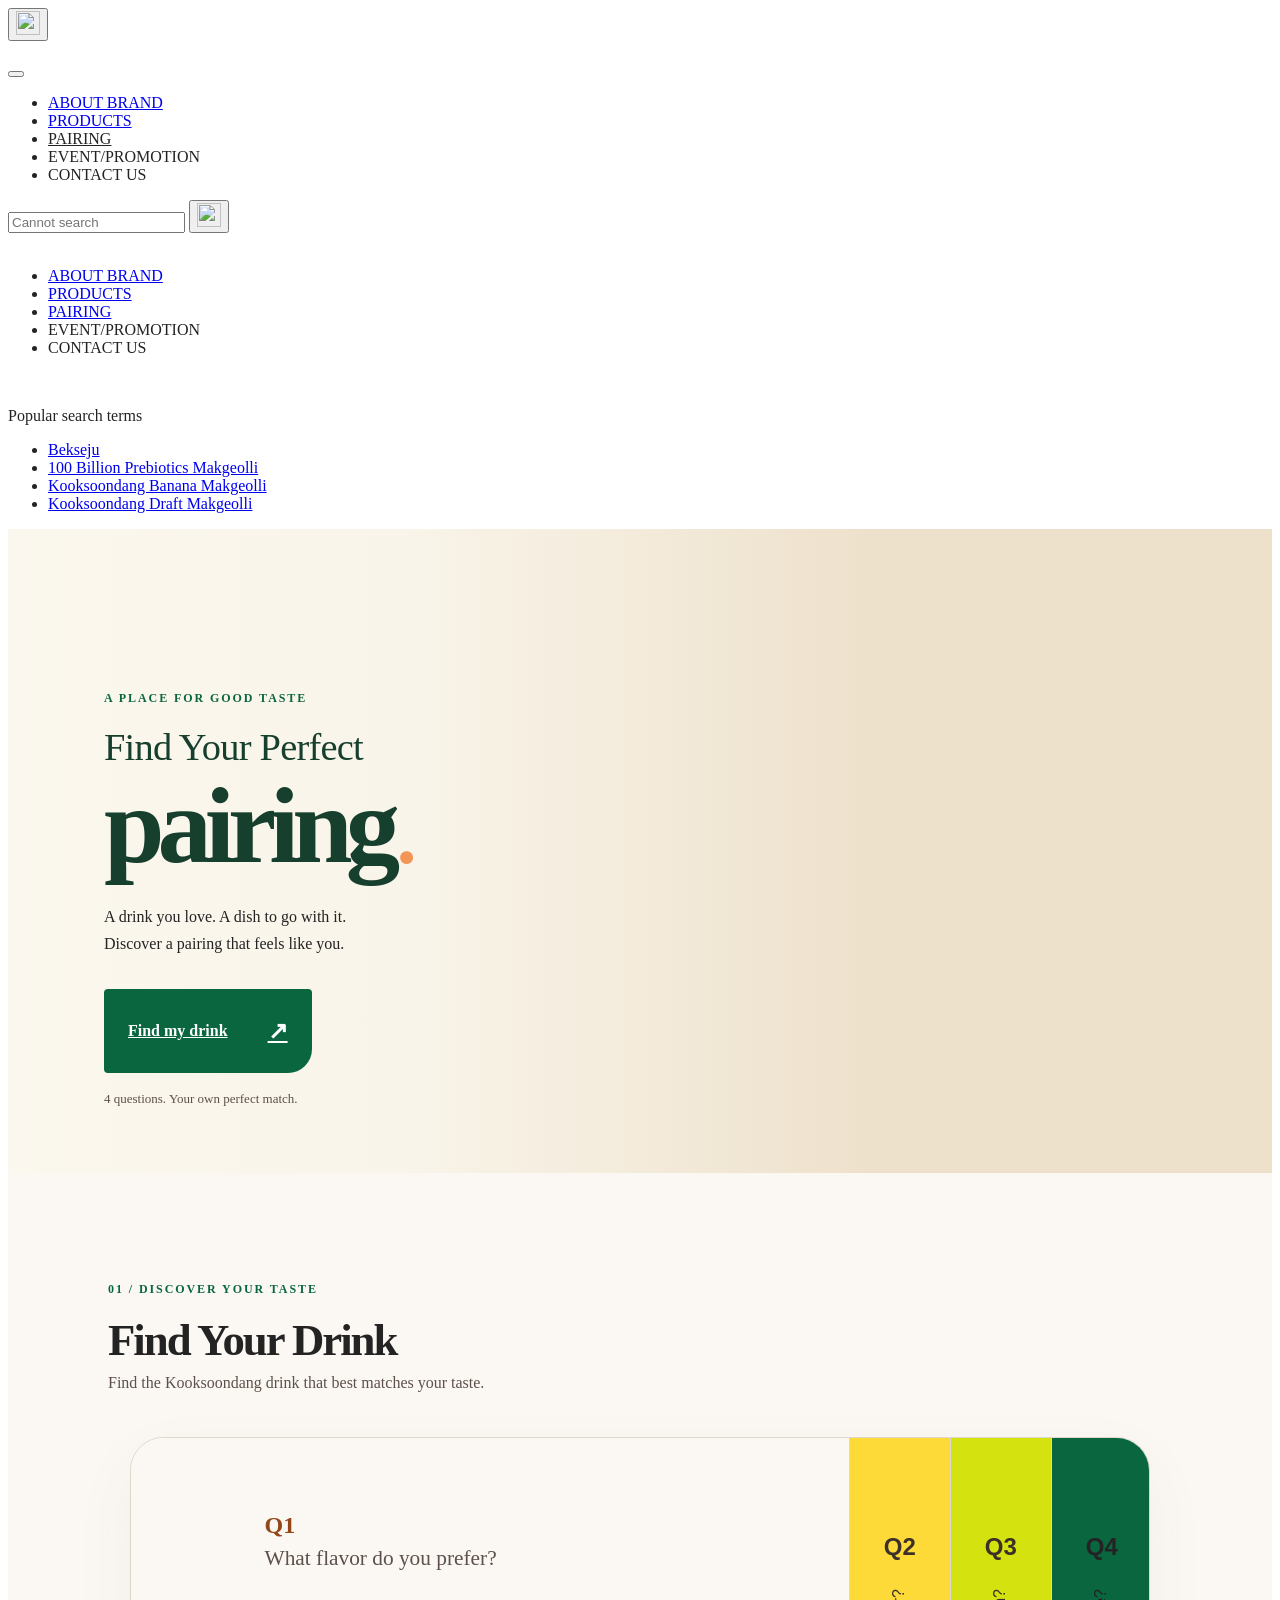
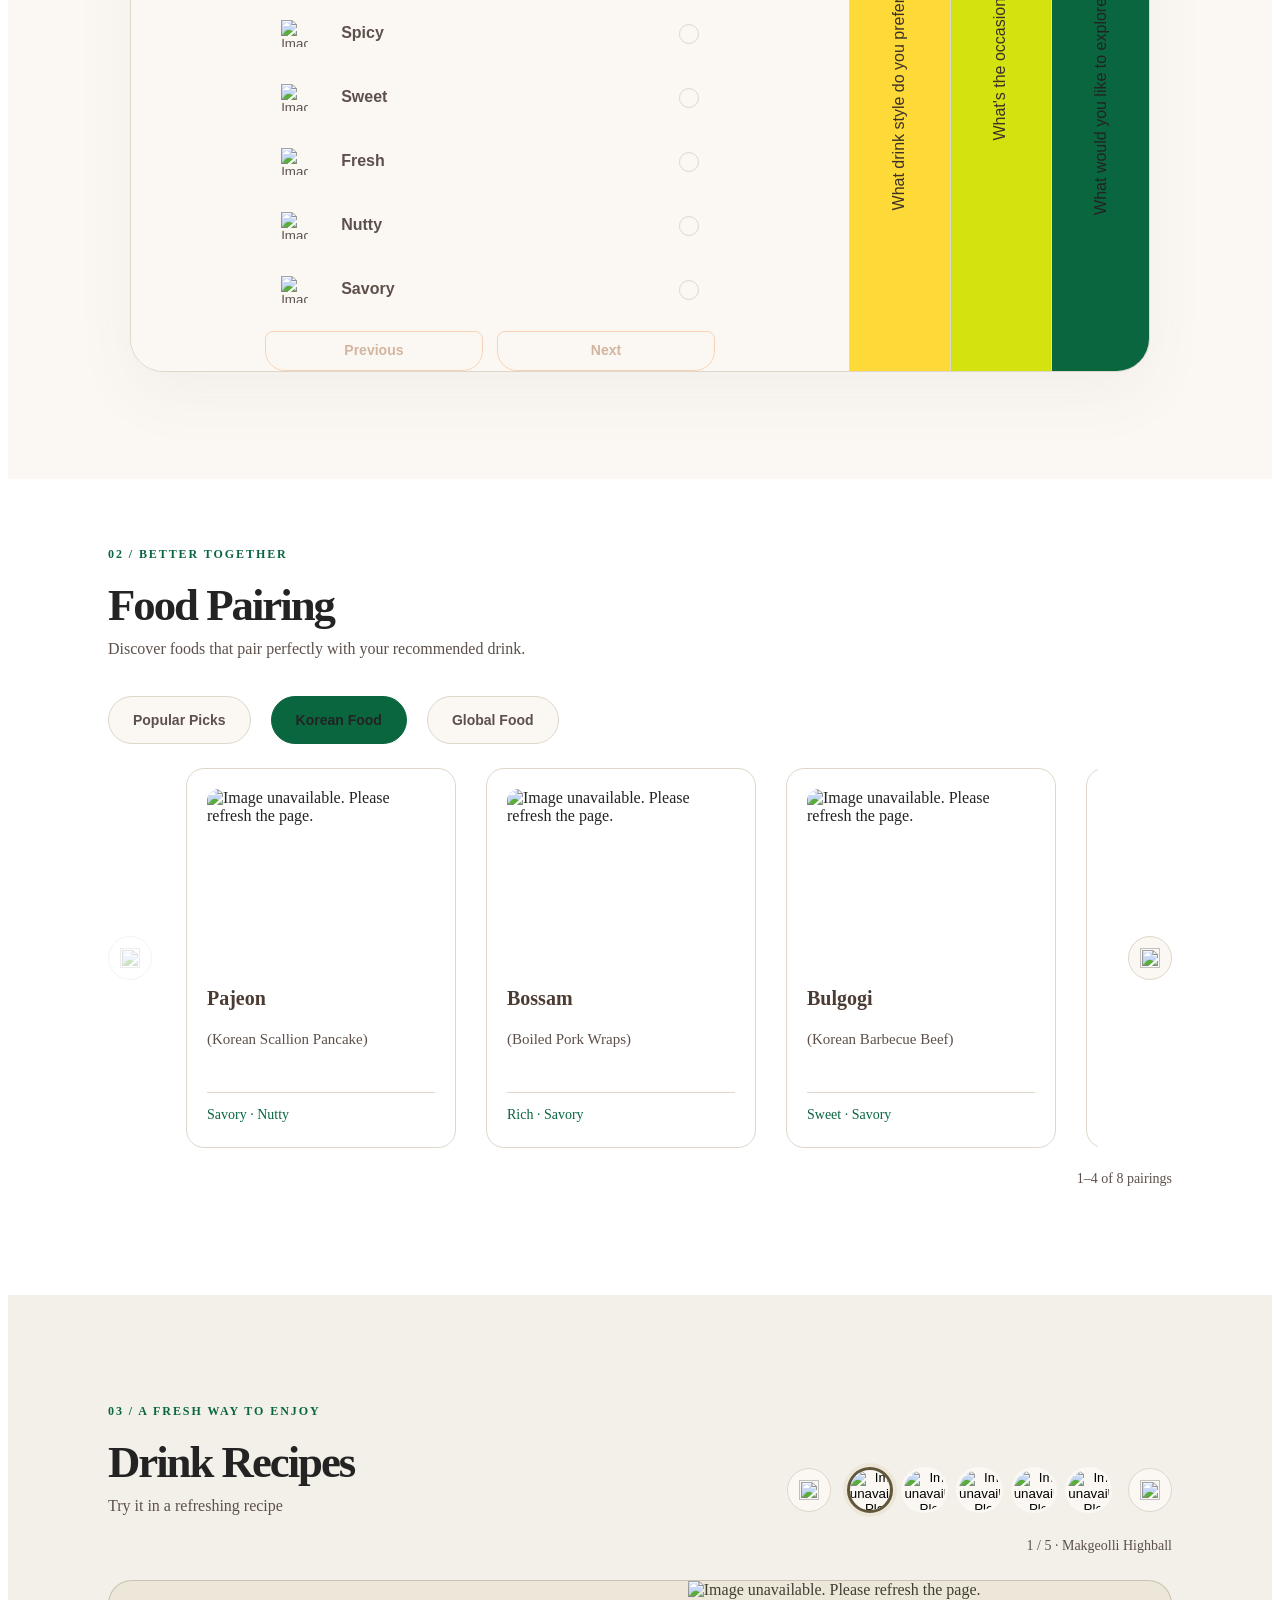
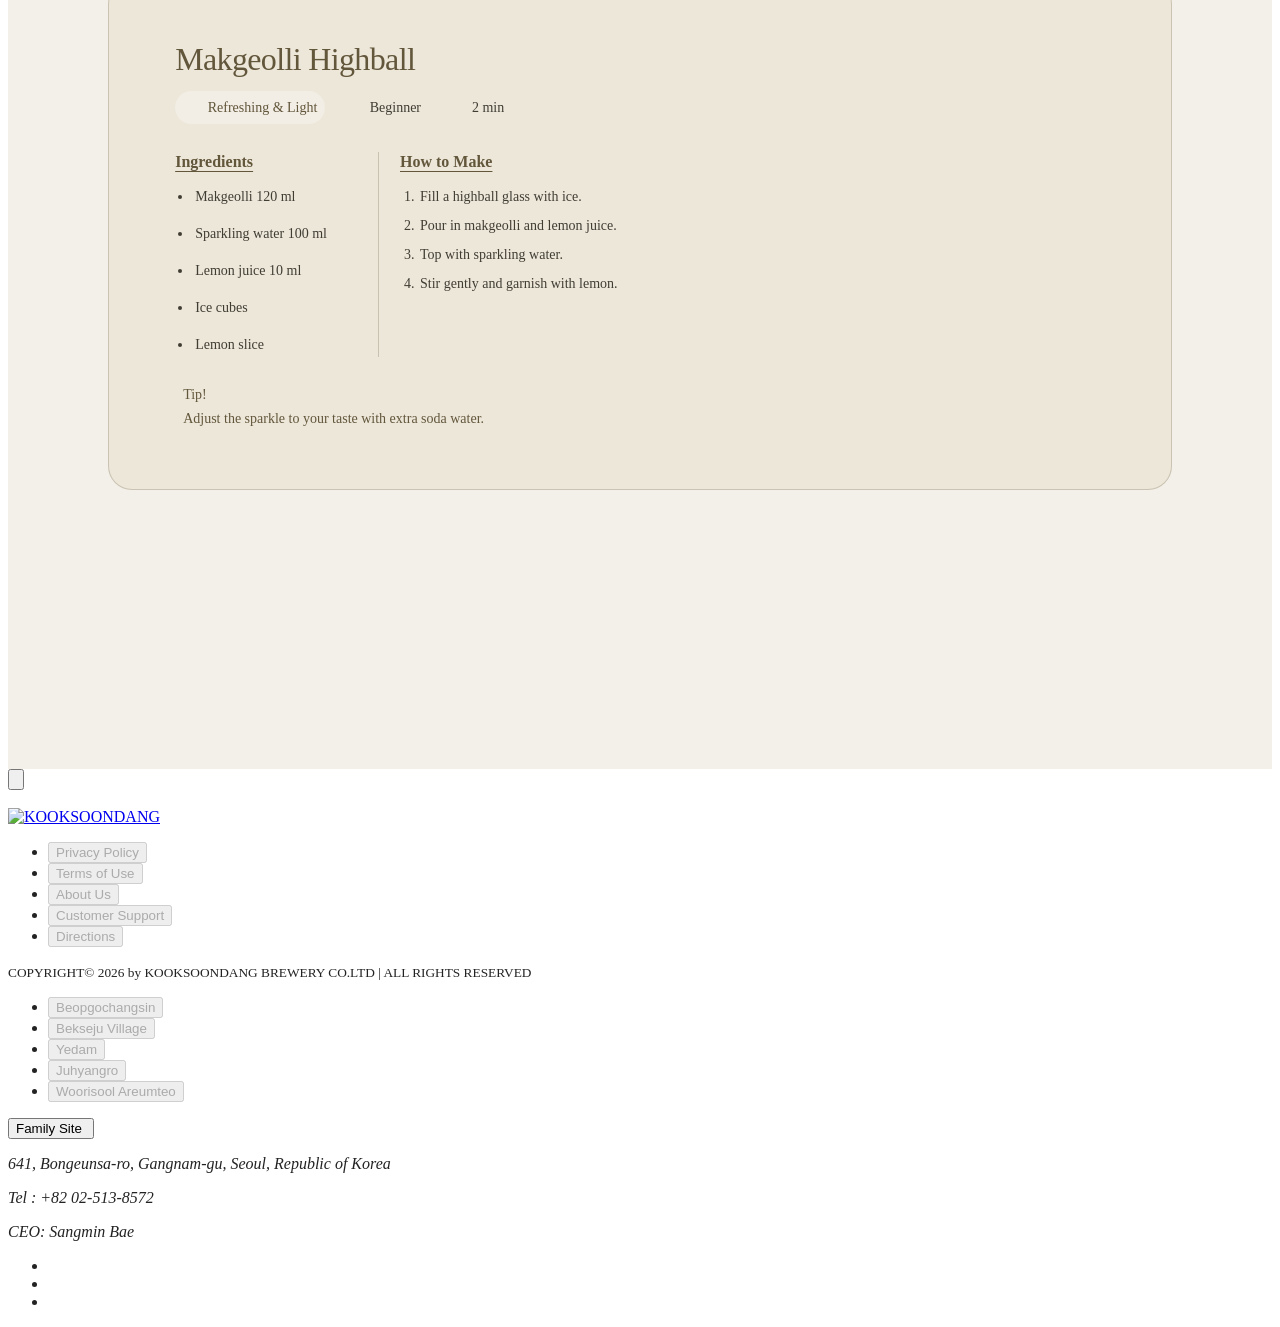
==== pairing/pairing.html @ 0bdae740 "pairing 섹션 바로가기(EXPLORE)와 퀴즈 진행 표시줄 제거 Co-Authored-By: Claude Opus 5.5 <noreply@anthropic.com>" ====
<!DOCTYPE html>
<html lang="en">

<head>
  <meta charset="UTF-8">
  <meta name="viewport" content="width=device-width, initial-scale=1.0">
    <meta name="description" content="취향에 맞는 Kooksoondang 술과 음식 페어링을 찾아보세요." />
    <meta name="keywords" content="kooksoondang" />
    <meta name="author" content="kooksoondang" />
    <meta name="robots" content="index, follow, max-image-preview:large, max-snippet:-1, max-video-preview:-1" />
    <meta name="viewport" content="width=device-width, initial-scale=1" />
    <link rel="canonical" href="https://jin0484.github.io/kooksoondang/pairing/pairing.html" />
    <meta name="theme-color" content="#f29556" />

    <!-- 파비콘 세트 (/favicon 폴더에 업로드) -->
    <link rel="icon" type="image/png" sizes="32x32" href="../asset/img/favicon-32.png?v=20260812-r4" />
    <link rel="apple-touch-icon" sizes="180x180" href="../asset/img/apple-touch-icon-180.png?v=20260812-r4" />

    <!-- 오픈그래프 (카카오톡/페이스북 등 공유 미리보기) -->
    <meta property="og:type" content="website" />
    <meta property="og:site_name" content="kooksoondang" />
    <meta property="og:title" content="Pairing | Kooksoondang" />
    <meta property="og:description" content="취향에 맞는 Kooksoondang 술과 음식 페어링을 찾아보세요." />
    <meta property="og:url" content="https://jin0484.github.io/kooksoondang/pairing/pairing.html" />
    <meta property="og:image" content="https://jin0484.github.io/kooksoondang/asset/img/og.png?v=20260812" />
    <meta property="og:image:type" content="image/png" />
    <meta property="og:image:width" content="2400" />
    <meta property="og:image:height" content="1260" />
    <meta property="og:image:alt" content="Kooksoondang official website" />
    <meta name="twitter:card" content="summary_large_image" />
  <title>Pairing</title>
  <link rel="stylesheet" href="../common/reset.css">
  <link rel="stylesheet" href="../common/common.css">
  <!-- 페이지 전환 덮개. 첫 프레임부터 덮여 있어야 하므로 다른 스타일보다 먼저 읽어 둠 -->
  <link rel="stylesheet" href="../common/page_transition.css">
  <link rel="stylesheet" href="./pairing.css">
  <script src="https://cdn.jsdelivr.net/npm/lenis@1.3.26/dist/lenis.min.js" defer></script>
  <script src="../common/page_transition.js" defer></script>
  <script src="../common/common.js" defer></script>
  <script src="./pairing.js" defer></script>
</head>

<body class="pairing_page">
  <header class="site_header" id="site_header">
    <div class="site_header_inner">
      <button class="search_back" type="button" aria-label="Close search" data-search-back><img src="../asset/icon/search_back_icon.svg" alt="" width="24" height="24"></button>
      <div class="site_header_left">
        <button class="nav_toggle" type="button" aria-label="Open menu" aria-expanded="false"
          aria-controls="pairing_nav_drawer" data-nav-toggle>
          <span class="nav_toggle_bars" aria-hidden="true"></span>
        </button>
        <a class="site_logo" href="../main/main.html" aria-label="Kooksoondang home">
          <svg class="site_logo_mark" width="270" height="33.0299" viewBox="0 0 270 33.0299" aria-hidden="true"
            focusable="false">
            <use href="../asset/icon/header_logo.svg#en_logo_wordmark"></use>
            <use class="site_logo_dot" href="../asset/icon/header_logo.svg#en_logo_dot"></use>
          </svg>
        </a>
        <nav class="primary_nav" aria-label="Primary navigation">
          <ul>
            <li><a href="../aboutbrand/aboutbrand.html">ABOUT BRAND</a></li>
            <li><a href="../products/products.html">PRODUCTS</a></li>
            <li><a href="./pairing.html" aria-current="page">PAIRING</a></li>
            <li><span class="is_disabled" aria-disabled="true">EVENT/PROMOTION</span></li>
            <li><span class="is_disabled" aria-disabled="true">CONTACT US</span></li>
          </ul>
        </nav>
      </div>
      <div class="site_search" data-site-search>
        <input class="site_search_input" type="search" aria-label="Search" placeholder="Cannot search"
          autocomplete="off" tabindex="-1" data-site-search-input>
        <button class="search_button" type="button" aria-label="Open search" aria-expanded="false"
          data-site-search-toggle>
          <img src="../asset/icon/search_icon_vector.svg" alt="" width="24" height="24">
        </button>
      </div>
    </div>
  </header>

  <div class="nav_drawer" id="pairing_nav_drawer" data-nav-drawer>
    <button class="nav_drawer_scrim" type="button" aria-label="Close menu" data-nav-close></button>
    <nav class="nav_drawer_panel" aria-label="Primary navigation">
      <ul>
        <li><a href="../aboutbrand/aboutbrand.html">ABOUT BRAND</a></li>
        <li><a href="../products/products.html">PRODUCTS</a></li>
        <li><a href="./pairing.html" aria-current="page">PAIRING</a></li>
        <li><span class="is_disabled" aria-disabled="true">EVENT/PROMOTION</span></li>
        <li><span class="is_disabled" aria-disabled="true">CONTACT US</span></li>
      </ul>
      <img class="nav_drawer_illust" src="../asset/icon/nav_drawer_illust.svg" alt="" aria-hidden="true">
    </nav>
  </div>

  <!-- 모바일 검색 화면의 인기 검색어. 검색이 열렸을 때만 css 가 보여줌 -->
  <div class="search_panel" aria-label="Popular search terms">
    <p class="search_panel_title">Popular search terms</p>
    <ul>
      <li><a href="../products/products.html">Bekseju</a></li>
      <li><a href="../products/products.html">100 Billion Prebiotics Makgeolli</a></li>
      <li><a href="../products/products.html">Kooksoondang Banana Makgeolli</a></li>
      <li><a href="../products/products.html">Kooksoondang Draft Makgeolli</a></li>
    </ul>
  </div>


  <main class="pairing_main">
    <section class="pairing_hero" id="pairing_hero" aria-labelledby="pairing_hero_title">
      <div class="pairing_hero_content">
        <p class="pairing_eyebrow">A place for good taste</p>
        <h1 class="pairing_hero_title" id="pairing_hero_title">
          <span>Find Your Perfect</span>
          <strong>pairing<span class="pairing_hero_dot" aria-hidden="true">.</span></strong>
        </h1>
        <p class="pairing_hero_description">A drink you love. A dish to go with it.<br>Discover a pairing that feels like you.</p>
        <div class="pairing_hero_actions">
          <a class="pairing_primary_link" href="#find_your_drink">Find my drink <span aria-hidden="true">↗</span></a>
          <span class="pairing_hero_note">4 questions. Your own perfect match.</span>
        </div>
      </div>
    </section>

    <section class="pairing_section pairing_drink_finder" id="find_your_drink" aria-labelledby="pairing_finder_title">
      <div class="pairing_container">
        <header class="pairing_section_heading">
          <p class="pairing_eyebrow">01 / Discover your taste</p>
          <h2 id="pairing_finder_title">Find Your Drink</h2>
          <p>Find the Kooksoondang drink that best matches your taste.</p>
        </header>

        <p class="pairing_question_hint pairing_sr_only" id="pairing_question_hint" aria-live="polite">Answer all 4 questions to reveal your drink match.</p>
        <div class="pairing_questionnaire" id="pairing_questionnaire" aria-describedby="pairing_question_hint"></div>
      </div>
    </section>

    <section class="pairing_section pairing_food_section" id="food_pairing" aria-labelledby="pairing_food_title">
      <div class="pairing_container">
        <header class="pairing_section_heading">
          <p class="pairing_eyebrow">02 / Better together</p>
          <h2 id="pairing_food_title">Food Pairing</h2>
          <p>Discover foods that pair perfectly with your recommended drink.</p>
        </header>

        <div class="pairing_food_explorer">
          <p class="pairing_food_match" id="pairing_food_match" hidden></p>
          <div class="pairing_food_tabs" role="tablist" aria-label="Food pairing categories">
            <button class="pairing_food_tab" id="food_tab_popular" type="button" role="tab" aria-controls="pairing_food_panel" aria-selected="false" tabindex="-1" data-food-category="popular">Popular Picks</button>
            <button class="pairing_food_tab is_active" id="food_tab_korean" type="button" role="tab" aria-controls="pairing_food_panel" aria-selected="true" data-food-category="korean">Korean Food</button>
            <button class="pairing_food_tab" id="food_tab_global" type="button" role="tab" aria-controls="pairing_food_panel" aria-selected="false" tabindex="-1" data-food-category="global">Global Food</button>
          </div>

          <div id="pairing_food_panel" role="tabpanel" aria-labelledby="food_tab_korean">
            <div class="pairing_food_carousel">
              <button class="pairing_carousel_arrow pairing_food_previous" type="button" aria-label="Show previous food cards">
                <img src="./pairing_asset/icon/icon_left.svg" alt="" aria-hidden="true">
              </button>
              <div class="pairing_food_track" id="pairing_food_track" role="region" aria-label="Food pairing cards" tabindex="0"></div>
              <button class="pairing_carousel_arrow pairing_food_next" type="button" aria-label="Show next food cards">
                <img src="./pairing_asset/icon/icon_right.svg" alt="" aria-hidden="true">
              </button>
            </div>
            <p class="pairing_carousel_status" id="pairing_food_status" aria-live="polite" aria-atomic="true"></p>
          </div>
        </div>
      </div>
    </section>

    <section class="pairing_section pairing_recipes_section" id="drink_recipes" aria-labelledby="pairing_recipes_title">
      <div class="pairing_container">
        <header class="pairing_recipes_heading">
          <div class="pairing_section_heading">
            <p class="pairing_eyebrow">03 / A fresh way to enjoy</p>
            <h2 id="pairing_recipes_title">Drink Recipes</h2>
            <p>Try it in a refreshing recipe</p>
          </div>

          <div class="pairing_recipe_controls" aria-label="Choose a drink recipe">
            <button class="pairing_recipe_arrow" id="pairing_recipe_previous" type="button" aria-label="Show previous recipe">
              <img src="./pairing_asset/icon/icon_left.svg" alt="" aria-hidden="true">
            </button>
            <div class="pairing_recipe_picker_list" id="pairing_recipe_picker_list"></div>
            <button class="pairing_recipe_arrow" id="pairing_recipe_next" type="button" aria-label="Show next recipe">
              <img src="./pairing_asset/icon/icon_right.svg" alt="" aria-hidden="true">
            </button>
          </div>
        </header>

        <p class="pairing_recipe_status" id="pairing_recipe_status" aria-live="polite" aria-atomic="true"></p>
        <div class="pairing_recipe_viewport" id="pairing_recipe_viewport" tabindex="0" aria-label="Selected drink recipe"></div>
      </div>
    </section>
  </main>

  <!-- 세 페이지가 함께 쓰는 TOP 버튼. 모양은 common.css, 동작은 common.js 가 맡음 -->
  <button class="site_top_button" type="button" aria-label="Back to top" data-top-button>
    <img class="site_top_bowl" src="../asset/icon/top_btn.svg" alt="">
  </button>

  <footer class="site_footer" id="site_footer">
    <img class="site_footer_wave" src="../asset/icon/footer_wave.svg" alt="" aria-hidden="true">
    <div class="site_footer_inner">
      <div class="footer_left">
        <a class="footer_logo" href="#pairing_hero" aria-label="Kooksoondang home">
          <img src="../asset/icon/footer_logo_mark.svg" alt="KOOKSOONDANG">
        </a>
        <ul class="footer_links">
          <li><button type="button" disabled>Privacy Policy</button></li>
          <li><button type="button" disabled>Terms of Use</button></li>
          <li><button type="button" disabled>About Us</button></li>
          <li><button type="button" disabled>Customer Support</button></li>
          <li><button type="button" disabled>Directions</button></li>
        </ul>
        <small><span class="footer_copy_line">COPYRIGHT&copy; 2026 by KOOKSOONDANG BREWERY CO.LTD</span><span class="footer_copy_sep"> | </span><span class="footer_copy_line">ALL RIGHTS RESERVED</span></small>
      </div>
      <div class="footer_right">
        <!-- 목록이 버튼 위로 열림. 버튼보다 앞에 두면 겹칠 때 목록이 위에 오고, 위치는 css 가 버튼 기준으로 잡음 -->
        <div class="family_site" data-family-site>
          <ul class="family_site_list" id="family_site_list">
            <li><button type="button" disabled>Beopgochangsin</button></li>
            <li><button type="button" disabled>Bekseju Village</button></li>
            <li><button type="button" disabled>Yedam</button></li>
            <li><button type="button" disabled>Juhyangro</button></li>
            <li><button type="button" disabled>Woorisool Areumteo</button></li>
          </ul>
          <button type="button" class="family_site_button" aria-haspopup="true" aria-expanded="false"
            aria-controls="family_site_list" data-family-site-toggle>
            Family Site
            <img src="../asset/icon/chevron_down_3.svg" alt="" aria-hidden="true">
          </button>
        </div>
        <address>
          <p>641, Bongeunsa-ro, Gangnam-gu, Seoul, Republic of Korea</p>
          <p>Tel : +82 02-513-8572</p>
          <p>CEO: Sangmin Bae</p>
        </address>
        <ul class="footer_sns">
          <li><a href="https://www.instagram.com/kooksoondang/" target="_blank" rel="noopener noreferrer" aria-label="Instagram"><img src="../asset/icon/icon_instagram.svg" alt=""></a></li>
          <li><a href="https://www.youtube.com/@kooksoondang" target="_blank" rel="noopener noreferrer" aria-label="YouTube"><img src="../asset/icon/icon_youtube.svg" alt=""></a></li>
          <li><a href="https://www.facebook.com/kooksoondang/?locale=ko_KR" target="_blank" rel="noopener noreferrer" aria-label="Facebook"><img src="../asset/icon/icon_facebook.svg" alt=""></a></li>
        </ul>
      </div>
    </div>
  </footer>



  <dialog class="pairing_result_modal" id="pairing_result_modal" aria-labelledby="pairing_result_modal_title" data-lenis-prevent>
    <div class="pairing_modal_toolbar">
      <button class="pairing_modal_close" id="pairing_modal_close" type="button" aria-label="Close recommendation" autofocus>&times;</button>
    </div>
    <div class="pairing_result_modal_surface">
      <div class="pairing_result_modal_content" id="pairing_result_modal_content"></div>
    </div>
  </dialog>

</body>

</html>
---- pairing/pairing.css ----
@charset "UTF-8";

.pairing_page {
    --pairing-content-width: 1720px;
    --pairing-content-inset: clamp(1.5rem, 5.208vw, 6.25rem);
    --pairing-heading-inset: clamp(0rem, 2.604vw, 3.125rem);
    --pairing-text: #232323;
    --pairing-copy: #5d504a;
    --pairing-paper: #fbf8f3;
    --pairing-line: #ded7ca;
    --pairing-orange: #f29556;
    --pairing-yellow: #fdda37;
    --pairing-lime: #d4e20f;
    --pairing-green: #0a663f;
    background: var(--makgeolli_White);
    color: var(--pairing-text);
}

.pairing_page .primary_nav a[aria-current="page"] {
    color: var(--kooksoondang_orange);
}

.pairing_page .pairing_main {
    overflow: clip;
    background: var(--makgeolli_White);
}

.pairing_page .pairing_hero {
    position: relative;
    min-height: clamp(36rem, 45vw, 49rem);
    overflow: hidden;
    background: #eee1cc url("./pairing_asset/img/hero_pairing.png") center 48% / cover no-repeat;
}

.pairing_page .pairing_hero::before {
    content: "";
    position: absolute;
    inset: 0;
    background: linear-gradient(90deg, rgba(251, 248, 239, 0.97), rgba(251, 248, 239, 0.85) 31%, rgba(251, 248, 239, 0) 68%);
    pointer-events: none;
}

.pairing_page .pairing_hero_content {
    position: relative;
    z-index: 1;
    width: min(100%, var(--pairing-content-width));
    margin: 0 auto;
    padding: clamp(10rem, 12vw, 13rem) clamp(1.5rem, 7.5vw, 9rem) 4rem;
}

.pairing_page .pairing_hero_title {
    display: flex;
    flex-direction: column;
    align-items: flex-start;
    margin: 0;
    color: #173f2e;
    font-family: var(--font-Pretendard);
    font-size: clamp(2rem, 3vw, 3.5rem);
    line-height: 1.11;
    letter-spacing: -0.02em;
}

.pairing_page .pairing_hero_title span {
    font-weight: 300;
}

.pairing_page .pairing_hero_title strong {
    font-size: clamp(5rem, 8.5vw, 10rem);
    font-weight: 600;
    letter-spacing: -0.065em;
    line-height: 1.05;
}

.pairing_page .pairing_hero_dot { color: var(--pairing-orange); }

.pairing_page .pairing_eyebrow,
.pairing_page .pairing_section_heading .pairing_eyebrow {
    margin: 0 0 1.125rem;
    color: var(--pairing-green);
    font-size: 0.75rem;
    font-weight: 600;
    letter-spacing: 0.16em;
    line-height: 1.6;
    text-transform: uppercase;
}

.pairing_page .pairing_hero_actions {
    display: flex;
    flex-direction: column;
    align-items: flex-start;
    gap: 1rem;
    margin-top: 2rem;
}

.pairing_page .pairing_primary_link {
    display: inline-flex;
    align-items: center;
    gap: 2.5rem;
    min-height: 3.5rem;
    padding: 0.875rem 1.5rem;
    border-radius: 0.25rem 0.25rem 1.5rem 0.25rem;
    background: var(--pairing-green);
    color: white;
    font-size: 1rem;
    font-weight: 600;
    transition: background 180ms ease, transform 180ms ease;
}
.pairing_page .pairing_primary_link:hover { background: #164934; transform: translateY(-2px); }
.pairing_page .pairing_primary_link span { font-size: 1.5rem; }
.pairing_page .pairing_hero_note { color: var(--pairing-copy); font-size: 0.8125rem; line-height: 1.5; }

.pairing_page .pairing_section { scroll-margin-top: 6rem; }
.pairing_page .pairing_drink_finder { background: var(--pairing-paper); }

.pairing_page .pairing_hero_description {
    margin-top: clamp(1.25rem, 1.354vw, 1.625rem);
    color: var(--pairing-text);
    font-size: clamp(1rem, 1.042vw, 1.25rem);
    line-height: 1.7;
}

.pairing_page .pairing_section {
    padding: clamp(5rem, 8.333vw, 10rem) 0;
}

.pairing_page .pairing_container {
    width: min(var(--pairing-content-width), calc(100% - var(--pairing-content-inset) - var(--pairing-content-inset)));
    margin: 0 auto;
}

.pairing_page .pairing_section_heading {
    padding: 0 var(--pairing-heading-inset);
}

.pairing_page .pairing_section_heading h2 {
    margin: 0;
    color: var(--pairing-text);
    font-family: var(--font-Pretendard);
    font-size: clamp(2.25rem, 3.5vw, 4.25rem);
    font-weight: 700;
    line-height: 1.05;
    letter-spacing: -0.045em;
}

.pairing_page .pairing_section_heading p {
    margin: clamp(0.375rem, 0.521vw, 0.625rem) 0 0;
    color: var(--pairing-copy);
    font-size: clamp(1rem, 1.25vw, 1.25rem);
    font-weight: 400;
    line-height: 1.65;
}

.pairing_page .pairing_questionnaire {
    --pairing-question-tab-width: clamp(5.25rem, 7.813vw, 9.375rem);
    display: flex;
    align-items: stretch;
    width: min(90%, 96.75rem);
    min-height: clamp(29rem, 35.208vw, 42.25rem);
    margin: clamp(2.5rem, 3.125vw, 3.75rem) auto 0;
    overflow: hidden;
    overflow-anchor: none;
    border: 1px solid var(--pairing-line);
    border-radius: clamp(1.75rem, 2.604vw, 3.125rem);
    background: var(--pairing-paper);
    box-shadow: 0 1.5rem 4rem rgba(76, 59, 51, 0.05);
}

.pairing_page .pairing_question_panel {
    position: relative;
    flex: 0 0 var(--pairing-question-tab-width);
    min-width: 0;
    overflow: hidden;
    background: var(--pairing-paper);
    transition: flex-basis 520ms cubic-bezier(0.22, 1, 0.36, 1), background-color 260ms ease;
    will-change: flex-basis;
}

.pairing_page .pairing_question_panel + .pairing_question_panel {
    border-left: 1px solid var(--pairing-line);
}

.pairing_page .pairing_question_panel.is_open {
    flex-basis: calc(100% - var(--pairing-question-tab-width) - var(--pairing-question-tab-width) - var(--pairing-question-tab-width));
    background: var(--pairing-paper);
}

.pairing_page .pairing_question_panel.is_collapsed {
    background: var(--pairing-question-color);
}

.pairing_page .pairing_question_panel.is_collapsed .pairing_question_content {
    display: none;
}

.pairing_page .pairing_question_panel,
.pairing_page #food_pairing {
    scroll-margin-top: 6rem;
}

.pairing_page .pairing_question_content {
    position: relative;
    display: flex;
    flex-direction: column;
    justify-content: center;
    min-width: 0;
    min-height: 100%;
    padding: clamp(1.5rem, 2.083vw, 2.5rem) clamp(2.25rem, 10.417vw, 12.5rem);
    overflow: visible;
    opacity: 0;
    visibility: hidden;
    pointer-events: none;
    transform: translateX(1.25rem);
    transition: opacity 180ms ease, transform 440ms cubic-bezier(0.22, 1, 0.36, 1), visibility 0s linear 440ms;
}

.pairing_page .pairing_question_panel.is_open .pairing_question_content {
    opacity: 1;
    visibility: visible;
    pointer-events: auto;
    transform: translateX(0);
    transition-delay: 130ms, 130ms, 0s;
}

.pairing_page .pairing_question_heading {
    width: 100%;
    text-align: left;
}

.pairing_page .pairing_question_heading {
    display: flex;
    flex-direction: column;
    gap: 0.25rem;
    padding: 0;
    background: transparent;
}

.pairing_page .pairing_question_number {
    display: block;
    color: var(--pairing-question-selected-color, var(--pairing-question-color));
    font-size: clamp(1.5rem, 1.667vw, 2rem);
    font-weight: 700;
    line-height: 1.3;
}

.pairing_page .pairing_question_prompt {
    display: block;
    color: var(--pairing-copy);
    font-size: clamp(1.25rem, 1.667vw, 2rem);
    font-weight: 300;
    line-height: 1.3;
}

.pairing_page .pairing_question_options {
    display: grid;
    width: 100%;
    gap: 0.5rem;
    margin-top: clamp(0.875rem, 1.042vw, 1.25rem);
}

.pairing_page .pairing_question_option {
    display: flex;
    align-items: center;
    width: 100%;
    min-height: clamp(3.5rem, 3.5vw, 4.25rem);
    gap: clamp(1rem, 2.604vw, 3.125rem);
    padding: clamp(0.875rem, 1.042vw, 1.25rem) clamp(1rem, 1.302vw, 1.563rem);
    overflow: hidden;
    border: 1px solid var(--makgeolli_light1);
    border-radius: 0.75rem;
    background: var(--makgeolli_White);
    color: var(--pairing-copy);
    text-align: left;
    transition: border-color 180ms ease, box-shadow 180ms ease, background-color 180ms ease, color 180ms ease, transform 180ms ease;
}

.pairing_page .pairing_question_option:hover {
    border-color: var(--pairing-question-color);
    transform: translateX(0.25rem);
}

.pairing_page .pairing_question_option.is_selected {
    border-color: var(--pairing-question-color);
    box-shadow: inset 0 0 0 1px var(--pairing-question-color);
    background: var(--pairing-question-tint);
    color: var(--pairing-question-selected-color, var(--pairing-question-color));
}

.pairing_page .pairing_question_option::after {
    content: "";
    flex: 0 0 1.125rem;
    height: 1.125rem;
    margin-left: auto;
    border: 1px solid var(--pairing-line);
    border-radius: 50%;
}
.pairing_page .pairing_question_option.is_selected::after {
    border: 0.3125rem solid var(--pairing-question-selected-color, var(--pairing-question-color));
    background: white;
}

.pairing_page .pairing_question_icon {
    flex: 0 0 auto;
    width: clamp(1.5rem, 2.083vw, 2.5rem);
    height: clamp(1.5rem, 2.083vw, 2.5rem);
    object-fit: contain;
}

.pairing_page .pairing_question_option_text {
    font-size: clamp(1rem, 1.25vw, 1.5rem);
    font-weight: 600;
    line-height: 1.3;
}

.pairing_page .pairing_question_navigation {
    display: grid;
    grid-template-columns: repeat(2, minmax(0, 1fr));
    width: 100%;
    gap: clamp(0.75rem, 1.042vw, 1.25rem);
    margin-top: clamp(0.75rem, 1.042vw, 1.25rem);
}

.pairing_page .pairing_question_nav_button {
    display: inline-flex;
    align-items: center;
    justify-content: center;
    min-height: clamp(2.5rem, 2.604vw, 3rem);
    padding: 0.625rem 1rem;
    border: 1px solid var(--pairing-question-color);
    border-radius: 0.5rem 0.5rem 1.25rem 1.25rem;
    background: var(--makgeolli_White);
    color: var(--pairing-question-selected-color, var(--pairing-question-color));
    font-size: clamp(0.875rem, 1.042vw, 1.125rem);
    font-weight: 700;
    line-height: 1.2;
    transition: transform 180ms ease, background-color 180ms ease, color 180ms ease, opacity 180ms ease;
}

.pairing_page .pairing_question_nav_button:not(:disabled):hover {
    transform: translateY(-0.125rem);
}

.pairing_page .pairing_question_next {
    background: var(--makgeolli_White);
    color: var(--pairing-question-selected-color, var(--pairing-question-color));
}

.pairing_page .pairing_question_next:not(:disabled) {
    border-color: var(--pairing-orange);
    background: var(--pairing-orange);
    color: #3c3028;
    box-shadow: 0 0.25rem 0.75rem rgba(242, 149, 86, 0.24);
}

.pairing_page .pairing_question_nav_button:disabled {
    cursor: not-allowed;
    opacity: 0.38;
}

@media (min-width: 80rem) {
    .pairing_page .pairing_questionnaire {
        min-height: clamp(32rem, 39vw, 46rem);
    }
}

.pairing_page .pairing_question_tab {
    position: absolute;
    inset: 0;
    display: flex;
    flex-direction: column;
    align-items: center;
    gap: clamp(1.25rem, 2.083vw, 2.5rem);
    padding: clamp(2rem, 7.292vw, 8.75rem) 0.625rem 1.5rem;
    border: 0;
    background: transparent;
    color: var(--makgeolli_light4);
    text-align: center;
    opacity: 0;
    visibility: hidden;
    pointer-events: none;
    transform: translateX(-0.75rem);
    transition: opacity 180ms ease, transform 360ms cubic-bezier(0.22, 1, 0.36, 1), visibility 0s linear 360ms;
}

.pairing_page .pairing_question_panel.is_collapsed .pairing_question_tab {
    opacity: 1;
    visibility: visible;
    pointer-events: auto;
    transform: translateX(0);
    transition-delay: 180ms, 180ms, 180ms;
}

.pairing_page .pairing_question_tab .pairing_question_number {
    color: inherit;
}

.pairing_page .pairing_question_tab .pairing_question_prompt {
    color: inherit;
    font-size: clamp(1rem, 1.25vw, 1.5rem);
    font-weight: 400;
    writing-mode: vertical-rl;
    transform: rotate(180deg);
}

.pairing_page .pairing_food_section {
    padding-top: clamp(4rem, 5.208vw, 6.25rem);
}

.pairing_page .pairing_food_explorer {
    padding: 0 var(--pairing-heading-inset);
}

.pairing_page .pairing_food_tabs {
    display: flex;
    flex-wrap: wrap;
    gap: 1.25rem;
    margin-top: clamp(2rem, 2.604vw, 3.125rem);
}

.pairing_page .pairing_food_tab {
    padding: 1rem 1.5rem;
    border: 1px solid var(--pairing-line);
    border-radius: 999px;
    background: var(--pairing-paper);
    color: var(--pairing-copy);
    font-size: 0.875rem;
    font-weight: 600;
    line-height: 1;
    transition: background-color 180ms ease, border-color 180ms ease, color 180ms ease, transform 180ms ease;
}

.pairing_page .pairing_food_tab:hover,
.pairing_page .pairing_food_tab.is_active {
    border-color: var(--pairing-green);
    background: var(--pairing-green);
    color: var(--makgeolli_White);
}

.pairing_page .pairing_food_tab:hover {
    transform: translateY(-0.125rem);
}

.pairing_page .pairing_food_carousel {
    display: grid;
    grid-template-columns: 2.75rem minmax(0, 1fr) 2.75rem;
    align-items: center;
    gap: 1.875rem;
    margin-top: 1.25rem;
}

.pairing_page .pairing_food_carousel.is_all_visible {
    grid-template-columns: minmax(0, 1fr);
}

.pairing_page .pairing_food_carousel.is_all_visible .pairing_carousel_arrow {
    display: none;
}

.pairing_page .pairing_carousel_arrow,
.pairing_page .pairing_recipe_arrow {
    display: inline-flex;
    align-items: center;
    justify-content: center;
    width: 2.75rem;
    height: 2.75rem;
    flex-shrink: 0;
    padding: 0;
    border-radius: 50%;
    background: var(--pairing-paper);
    border: 1px solid var(--pairing-line);
    transition: background-color 160ms ease, transform 160ms ease;
}

.pairing_page .pairing_carousel_arrow:hover,
.pairing_page .pairing_recipe_arrow:hover {
    background: var(--makgeolli_light2);
    transform: scale(1.08);
}

.pairing_page .pairing_carousel_arrow img,
.pairing_page .pairing_recipe_arrow img {
    width: 1.25rem;
    height: 1.25rem;
}

.pairing_page .pairing_food_track {
    display: grid;
    grid-auto-columns: 16.875rem;
    grid-auto-flow: column;
    gap: 1.875rem;
    padding: 0.25rem;
    overflow-x: auto;
    overscroll-behavior-inline: contain;
    scroll-behavior: smooth;
    scroll-snap-type: inline proximity;
    scroll-padding-inline: 0.25rem;
    scrollbar-width: none;
    cursor: grab;
}

.pairing_page .pairing_food_track::-webkit-scrollbar {
    display: none;
}

.pairing_page .pairing_food_track.is_dragging {
    cursor: grabbing;
    scroll-snap-type: none;
    scroll-behavior: auto;
    user-select: none;
}

.pairing_page .pairing_food_track.is_dragging .pairing_food_card_image {
    -webkit-user-drag: none;
    user-drag: none;
}

.pairing_page .pairing_food_card {
    display: flex;
    flex-direction: column;
    gap: 0.9375rem;
    min-height: 21.125rem;
    padding: 1.25rem;
    overflow: hidden;
    border: 1px solid var(--pairing-line);
    border-radius: 1.125rem;
    background: white;
    scroll-snap-align: start;
}

.pairing_page .pairing_food_card_image {
    display: block;
    flex: 0 0 auto;
    width: 100%;
    height: 11.25rem;
    border-radius: 0.75rem;
    object-fit: cover;
    object-position: var(--pairing-food-image-position, center);
}

.pairing_page .pairing_food_card h3 {
    margin: 0;
    color: #4c3b33;
    font-family: var(--font-Pretendard);
    font-size: 1.25rem;
    font-weight: 600;
    line-height: 1.4;
}

.pairing_page .pairing_food_card p {
    min-height: 0;
    margin: 0;
    color: var(--pairing-copy);
    font-size: 0.9375rem;
    font-weight: 400;
    line-height: 1.7;
    white-space: normal;
}

.pairing_page .pairing_food_tag {
    margin: auto 0 0;
    padding: 0.625rem 0 0;
    border-top: 1px solid var(--pairing-line);
    color: var(--pairing-green);
    font-size: 0.875rem;
    font-weight: 300;
    line-height: 1.7;
}

.pairing_page .pairing_recipes_section {
    --recipe-surface: #ede7da;
    --recipe-ink: #403d33;
    --recipe-accent: #62563b;
    background: #f3f0e9;
    padding-bottom: calc(clamp(7.5rem, 10vw, 12rem) + 150px);
}

/* Share each drink's palette between its recipe card and selection ring. */
.pairing_page [data-recipe-theme="makgeolli-highball"] {
    --recipe-surface: #ede7da;
    --recipe-ink: #403d33;
    --recipe-accent: #62563b;
}

.pairing_page [data-recipe-theme="strawberry-makgeolli"] {
    --recipe-surface: #e9b7be;
    --recipe-ink: #4c2631;
    --recipe-accent: #792e46;
}

.pairing_page [data-recipe-theme="honey-makgeolli"] {
    --recipe-surface: #e9c66f;
    --recipe-ink: #49360f;
    --recipe-accent: #67460b;
}

.pairing_page [data-recipe-theme="matcha-makgeolli"] {
    --recipe-surface: #b6c79d;
    --recipe-ink: #293923;
    --recipe-accent: #35542b;
}

.pairing_page [data-recipe-theme="baekseju-highball"] {
    --recipe-surface: #cf9976;
    --recipe-ink: #44291e;
    --recipe-accent: #542817;
}

.pairing_page .pairing_recipes_heading {
    display: flex;
    align-items: flex-end;
    justify-content: space-between;
    gap: 2rem;
    padding: 0 var(--pairing-heading-inset);
}

.pairing_page .pairing_recipes_heading .pairing_section_heading {
    padding: 0;
}

.pairing_page .pairing_recipe_controls {
    display: flex;
    align-items: center;
    gap: 0.625rem;
    min-width: 0;
}

.pairing_page .pairing_recipe_picker_list {
    --pairing-recipe-picker-size: clamp(2.75rem, 3.646vw, 4.375rem);
    display: flex;
    align-items: center;
    gap: clamp(0.5rem, 0.521vw, 0.625rem);
    min-width: 0;
}

.pairing_page .pairing_recipe_picker {
    position: relative;
    flex: 0 0 var(--pairing-recipe-picker-size);
    box-sizing: border-box;
    width: var(--pairing-recipe-picker-size);
    height: var(--pairing-recipe-picker-size);
    padding: 0;
    overflow: hidden;
    border: 3px solid transparent;
    border-radius: 50%;
    background: var(--pairing-paper);
    transition: border-color 140ms ease, box-shadow 160ms ease;
}

.pairing_page .pairing_recipe_picker img {
    width: 100%;
    height: 100%;
    object-fit: cover;
}

.pairing_page .pairing_recipe_picker.is_active {
    z-index: 1;
    border-color: var(--recipe-accent);
    box-shadow: 0 0 0 0.25rem var(--recipe-surface);
}

.pairing_page .pairing_recipe_viewport {
    touch-action: pan-y pinch-zoom;
    width: min(calc(100% - var(--pairing-heading-inset) - var(--pairing-heading-inset)), 101.25rem);
    margin: clamp(1rem, 1.875vw, 2.25rem) auto 0;
    container-type: inline-size;
}

.pairing_page .pairing_recipe_card {
    --recipe-line: color-mix(in srgb, var(--recipe-accent) 25%, transparent);
    box-sizing: border-box;
    display: grid;
    grid-template-columns: minmax(0, 1.09fr) minmax(17rem, 0.91fr);
    aspect-ratio: 1024 / 491;
    min-height: 0;
    overflow: hidden;
    border: 1px solid var(--recipe-line);
    border-radius: 1.5rem;
    background: var(--recipe-surface);
    color: var(--recipe-ink);
}

.pairing_page .pairing_recipe_content,
.pairing_page .pairing_recipe_media {
    transition: opacity 140ms ease;
}

.pairing_page .pairing_recipe_card.is_changing .pairing_recipe_content {
    opacity: 0.86;
}

.pairing_page .pairing_recipe_card.is_changing .pairing_recipe_media {
    opacity: 0.9;
}

.pairing_page .pairing_recipe_content {
    --pairing-recipe-inline-padding: clamp(2rem, 4.95cqw, 5rem);
    --pairing-recipe-block-padding: clamp(1.25rem, 3.7cqw, 3.75rem);
    display: flex;
    align-items: center;
    flex-direction: column;
    justify-content: center;
    min-width: 0;
    padding-block: var(--pairing-recipe-block-padding);
    padding-inline: var(--pairing-recipe-inline-padding);
}

.pairing_page .pairing_recipe_inner {
    display: grid;
    width: 100%;
    gap: clamp(1.5rem, 2.475cqw, 2.5rem);
}

@media (min-width: 901px) {
    .pairing_page .pairing_recipe_inner {
        width: min(100%, 41.96cqw);
    }
}

.pairing_page .pairing_recipe_intro {
    display: grid;
    gap: clamp(0.5rem, 0.495cqw, 0.5rem);
}

.pairing_page .pairing_recipe_details {
    display: grid;
    gap: clamp(1.5rem, 2.475cqw, 2.5rem);
}

.pairing_page .pairing_recipe_title {
    margin: 0;
    color: var(--recipe-accent);
    font-family: var(--font-Albert_Sans);
    font-size: clamp(2rem, 2.97cqw, 3rem);
    font-weight: 400;
    line-height: 1.3;
    letter-spacing: -0.02em;
}

.pairing_page .pairing_recipe_meta {
    display: flex;
    align-items: center;
    flex-wrap: wrap;
    gap: clamp(0.5rem, 1.238cqw, 1.25rem);
    margin: 0;
    color: var(--recipe-ink);
    font-size: clamp(0.875rem, 1.238cqw, 1.25rem);
    font-weight: 400;
    line-height: 1.7;
}

.pairing_page .pairing_recipe_meta_item {
    display: inline-flex;
    align-items: center;
    gap: clamp(0.375rem, 0.619cqw, 0.625rem);
    min-width: 0;
    padding: clamp(0.313rem, 0.619cqw, 0.625rem);
    white-space: nowrap;
}

.pairing_page .pairing_recipe_meta_item.is_feature {
    padding: clamp(0.313rem, 0.309cqw, 0.313rem) clamp(0.5rem, 0.619cqw, 0.625rem);
    border-radius: 999px;
    background: rgba(255, 255, 255, 0.28);
    color: var(--recipe-accent);
}

.pairing_page .pairing_recipe_icon {
    flex: 0 0 auto;
    width: clamp(1.125rem, 1.485cqw, 1.5rem);
    height: clamp(1.125rem, 1.485cqw, 1.5rem);
    background: currentColor;
    mask: var(--recipe-icon) center / contain no-repeat;
    -webkit-mask: var(--recipe-icon) center / contain no-repeat;
}

.pairing_page .pairing_recipe_columns {
    display: grid;
    grid-template-columns: minmax(0, 0.9fr) 1px minmax(0, 1.1fr);
    align-items: stretch;
    column-gap: clamp(1rem, 2cqw, 2rem);
    width: 100%;
}

.pairing_page .pairing_recipe_divider {
    align-self: stretch;
    width: 100%;
    height: 100%;
    min-height: 1px;
    background: var(--recipe-line);
}

.pairing_page .pairing_recipe_columns h4 {
    margin: 0 0 0.75rem;
    color: var(--recipe-accent);
    font-size: clamp(1rem, 1.485cqw, 1.5rem);
    font-weight: 700;
    line-height: 1.3;
    text-decoration: underline;
    text-decoration-thickness: 0.08em;
    text-underline-offset: 0.25em;
}

.pairing_page .pairing_recipe_ingredient_list,
.pairing_page .pairing_recipe_step_list {
    display: grid;
    margin: 0;
    padding-inline-start: clamp(1.125rem, 1.485cqw, 1.5rem);
    color: var(--recipe-ink);
    font-size: clamp(0.875rem, 0.99cqw, 1rem);
    font-weight: 300;
    line-height: 1.7;
}

.pairing_page .pairing_recipe_ingredient_list {
    gap: clamp(0.5rem, 1.238cqw, 1.25rem);
    list-style: disc;
}

.pairing_page .pairing_recipe_step_list {
    gap: clamp(0.25rem, 0.495cqw, 0.5rem);
    list-style: decimal;
}

.pairing_page .pairing_recipe_columns li {
    padding-left: 0.125rem;
}

.pairing_page .pairing_recipe_tip {
    display: grid;
    gap: 0;
    margin: 0;
    padding-inline: clamp(0.5rem, 0.743cqw, 0.75rem);
    color: var(--recipe-accent);
    font-family: var(--font-ROH_HOE-CHAN);
    font-size: clamp(0.875rem, 1.238cqw, 1.25rem);
    font-weight: 400;
    line-height: 1.7;
}

.pairing_page .pairing_recipe_tip_title,
.pairing_page .pairing_recipe_tip_copy {
    margin: 0;
}

.pairing_page .pairing_recipe_tip_copy {
    display: grid;
}

.pairing_page .pairing_recipe_tip_copy span {
    display: block;
}

.pairing_page .pairing_recipe_media {
    min-width: 0;
    overflow: hidden;
}

.pairing_page .pairing_recipe_image {
    display: block;
    width: 100%;
    height: 100%;
    min-height: 0;
    object-fit: cover;
}

.pairing_page .pairing_result_modal::backdrop {
    background: rgba(39, 38, 37, 0.62);
    backdrop-filter: blur(0.25rem);
}

.pairing_page .pairing_sr_only {
    position: absolute;
    width: 1px;
    height: 1px;
    padding: 0;
    overflow: hidden;
    clip: rect(0, 0, 0, 0);
    white-space: nowrap;
    border: 0;
}

.pairing_page .site_footer {
    margin-top: 0;
}

.pairing_page button:focus-visible,
.pairing_page a:focus-visible,
.pairing_page [tabindex="0"]:focus-visible {
    outline: 0.1875rem solid var(--pairing-orange);
    outline-offset: 0.25rem;
}

@keyframes pairing_modal_in {
    from {
        opacity: 0;
        transform: translateY(1rem) scale(0.98);
    }

    to {
        opacity: 1;
        transform: translateY(0) scale(1);
    }
}

@media (max-width: 1100px) {
    .pairing_page .pairing_questionnaire {
        --pairing-question-tab-width: clamp(4.5rem, 7.5vw, 6.5rem);
        min-height: 36rem;
    }

    .pairing_page .pairing_question_content {
        padding-inline: clamp(2rem, 5vw, 5rem);
    }

    .pairing_page .pairing_question_tab {
        padding-top: clamp(2rem, 5vw, 4rem);
    }

    .pairing_page .pairing_recipe_card {
        aspect-ratio: auto;
    }

}

@media (max-width: 900px) {
    .pairing_page .pairing_recipes_heading {
        align-items: flex-start;
        flex-direction: column;
    }

    .pairing_page .pairing_recipe_controls {
        align-self: flex-end;
    }

    .pairing_page .pairing_recipe_card {
        grid-template-columns: 1fr;
        aspect-ratio: auto;
    }

    .pairing_page .pairing_recipe_media {
        height: clamp(18rem, 62vw, 28rem);
    }

    .pairing_page .pairing_recipe_image {
        height: 100%;
        min-height: 0;
    }
}

@media (prefers-reduced-motion: reduce) {
    .pairing_page *,
    .pairing_page *::before,
    .pairing_page *::after {
        scroll-behavior: auto !important;
        animation-duration: 0.01ms !important;
        animation-iteration-count: 1 !important;
        transition-duration: 0.01ms !important;
    }
}

/* Result modal — Figma node 3540:6634 */
.pairing_page.is_pairing_modal_open {
    overflow: hidden;
}

.pairing_page .pairing_result_modal {
    width: min(96rem, calc(100% - 3rem));
    max-height: calc(100dvh - 2rem);
    padding: 0;
    overflow: auto;
    border: 0;
    border-radius: 2rem;
    background: var(--makgeolli_White);
    color: var(--pairing-text);
    overscroll-behavior: contain;
    scrollbar-gutter: stable;
}

.pairing_page .pairing_result_modal_surface {
    position: relative;
    padding: 1.5rem clamp(1.5rem, 4vw, 4rem) 2.5rem;
    overflow: visible;
    border: 0;
    border-radius: 2rem;
    background: var(--makgeolli_White);
    animation: pairing_modal_in 260ms cubic-bezier(0.22, 1, 0.36, 1);
}

.pairing_page .pairing_modal_toolbar {
    position: sticky;
    z-index: 5;
    top: 0;
    display: flex;
    justify-content: flex-end;
    padding: 0.625rem 1rem;
    background: var(--makgeolli_White);
    border-bottom: 1px solid var(--pairing-line);
}

.pairing_page .pairing_modal_close {
    display: inline-flex;
    align-items: center;
    justify-content: center;
    width: 2.75rem;
    height: 2.75rem;
    padding: 0;
    border: 1px solid var(--pairing-line);
    border-radius: 50%;
    background: var(--pairing-paper);
    color: var(--pairing-copy);
    font-size: 2rem;
    line-height: 1;
    cursor: pointer;
}

.pairing_page .pairing_modal_close:hover {
    background: var(--makgeolli_light2);
}

.pairing_page .pairing_modal_result_header {
    display: grid;
    gap: 0.25rem;
}

.pairing_page .pairing_modal_result_header p {
    margin: 0;
    color: var(--pairing-orange);
    font-size: 1rem;
    font-weight: 400;
    line-height: 1.7;
}

.pairing_page .pairing_modal_result_header h2 {
    margin: 0;
    color: var(--pairing-copy);
    font-size: clamp(2.25rem, 3.438vw, 3.3rem);
    font-weight: 700;
    line-height: 1.3;
    letter-spacing: -0.02em;
}

.pairing_page .pairing_modal_result_layout {
    display: grid;
    grid-template-columns: minmax(0, 1fr) 27.188rem;
    align-items: end;
    gap: 5rem;
    margin-top: 3.125rem;
}

.pairing_page .pairing_modal_recommendation_card {
    min-width: 0;
    min-height: 26.25rem;
    padding: 2.5rem 5rem;
    border: 1px solid var(--makgeolli_light1);
    border-radius: 1.375rem;
    background: var(--pairing-paper);
}

.pairing_page .pairing_modal_recommendation_inner {
    display: grid;
    grid-template-columns: minmax(0, 1fr) 8.875rem;
    align-items: center;
    gap: clamp(2.5rem, 6.25vw, 7.5rem);
    min-height: 21.25rem;
}

.pairing_page .pairing_modal_product_overview {
    display: grid;
    grid-template-columns: 7rem minmax(0, 1fr);
    align-items: start;
    gap: 2.75rem;
}

.pairing_page .pairing_modal_recommended_image {
    width: 7rem;
    height: 14rem;
    object-fit: contain;
}

.pairing_page .pairing_modal_product_copy {
    min-width: 0;
    padding-top: 0.75rem;
}

.pairing_page .pairing_modal_recommended_label {
    margin: 0;
    color: #1e9164;
    font-size: 0.7rem;
    font-weight: 600;
    line-height: 1.7;
}

.pairing_page .pairing_modal_product_copy h3 {
    display: grid;
    margin: 0;
    color: var(--bekseju_dark1);
    font-size: 1.68rem;
    font-weight: 700;
    line-height: 1.3;
    letter-spacing: -0.02em;
}

.pairing_page .pairing_modal_product_description {
    margin: 0.7rem 0 0;
    color: var(--bekseju_dark1);
    font-size: 0.75rem;
    font-weight: 400;
    line-height: 1.7;
}

.pairing_page .pairing_modal_taste_profile {
    display: grid;
    gap: 0.4rem;
    margin: 1rem 0 0;
}

.pairing_page .pairing_modal_taste_item {
    display: flex;
    align-items: center;
    justify-content: space-between;
    gap: 0.75rem;
}

.pairing_page .pairing_modal_taste_item dt {
    color: var(--pairing-text);
    font-size: 0.7rem;
    font-weight: 400;
    line-height: 1.7;
}

.pairing_page .pairing_modal_taste_item dd {
    display: flex;
    align-items: center;
    gap: 0.35rem;
    margin: 0;
}

.pairing_page .pairing_modal_taste_item img {
    width: 1.4rem;
    height: 0.958rem;
}

.pairing_page .pairing_modal_similar_panel {
    display: flex;
    flex-direction: column;
    align-items: center;
    gap: 0.75rem;
    min-width: 0;
    text-align: center;
}

.pairing_page .pairing_modal_similar_panel h3 {
    margin: 0;
    color: var(--pairing-copy);
    font-size: 1rem;
    font-weight: 600;
    line-height: 1.7;
    white-space: nowrap;
}

.pairing_page .pairing_modal_similar_products {
    display: grid;
    grid-template-columns: repeat(auto-fit, minmax(3.25rem, 1fr));
    gap: 1rem;
    width: 100%;
}

.pairing_page .pairing_modal_similar_item {
    display: grid;
    align-content: start;
    justify-items: center;
    gap: 0.625rem;
    margin: 0;
    text-align: center;
    font-size: 0.8125rem;
    line-height: 1.5;
}

.pairing_page .pairing_modal_similar_item img {
    width: 100%;
    height: 8rem;
    object-fit: contain;
}

.pairing_page .pairing_modal_view_more {
    min-height: 2.75rem;
    display: inline-flex;
    align-items: center;
    justify-content: center;
    padding: 0.625rem 0.75rem;
    white-space: nowrap;
    border-radius: 0.14rem 0.14rem 1.12rem 1.12rem;
    background: var(--pairing-orange);
    color: var(--makgeolli_White);
    font-size: 0.875rem;
    font-weight: 600;
    line-height: 1.2;
}

.pairing_page .pairing_modal_tip_card {
    position: relative;
    min-height: 9.438rem;
    padding: 1rem;
    border: 1px solid var(--pairing-orange);
    border-radius: 1rem;
    color: var(--bekseju_dark1);
}

.pairing_page .pairing_modal_tip_illustration {
    position: absolute;
    z-index: 1;
    top: auto;
    bottom: calc(100% - 3.75rem);
    left: 50%;
    width: 21rem;
    height: 13.938rem;
    transform: translateX(-50%);
    pointer-events: none;
}

.pairing_page .pairing_modal_tip_illustration_back {
    position: absolute;
    top: 0;
    left: 5.813rem;
    width: 13.938rem;
    height: 13.938rem;
    object-fit: cover;
    transform: scaleX(-1);
}

.pairing_page .pairing_modal_tip_illustration_front {
    position: absolute;
    top: 0;
    left: 0;
    width: 9.625rem;
    height: 13.063rem;
    object-fit: cover;
}

.pairing_page .pairing_modal_tip_card > h3 {
    position: relative;
    z-index: 2;
    margin: 0;
    color: var(--pairing-orange);
    font-size: 1.6rem;
    font-weight: 700;
    line-height: 1;
}

.pairing_page .pairing_modal_tip_list {
    display: grid;
    gap: 1rem;
    margin-top: 0.75rem;
}

.pairing_page .pairing_modal_tip_list section {
    display: grid;
    gap: 0.125rem;
}

.pairing_page .pairing_modal_tip_list h4 {
    margin: 0;
    color: var(--bekseju_dark1);
    font-size: 1rem;
    font-weight: 600;
    line-height: 1.7;
}

.pairing_page .pairing_modal_tip_list h4::before {
    margin-right: 0.5rem;
    content: "•";
}

.pairing_page .pairing_modal_tip_list p {
    margin: 0;
    color: var(--pairing-copy);
    font-size: 0.875rem;
    font-weight: 300;
    line-height: 1.7;
}

.pairing_page .pairing_modal_result_actions {
    display: flex;
    flex-direction: column;
    align-items: center;
    gap: 0.313rem;
    margin-top: 3.125rem;
}

.pairing_page .pairing_modal_food_cta {
    display: inline-flex;
    align-items: center;
    justify-content: center;
    gap: 0.625rem;
    padding: 0.875rem 3rem;
    border-radius: 0.25rem 0.25rem 2rem 2rem;
    background: var(--pairing-orange);
    color: var(--makgeolli_light4);
    font-size: 1.125rem;
    font-weight: 600;
    line-height: 1;
    transition: transform 180ms ease, background-color 180ms ease;
}

.pairing_page .pairing_modal_food_cta:hover {
    background: #e78342;
    transform: translateY(-0.18rem);
}

.pairing_page .pairing_modal_food_cta img {
    width: 1.125rem;
    height: 1.125rem;
}

.pairing_page .pairing_modal_continue {
    padding: 0.125rem 0.5rem;
    color: var(--pairing-text);
    font-size: 1rem;
    font-weight: 400;
    line-height: 1.7;
}

@media (max-width: 1300px) {
    .pairing_page .pairing_result_modal_surface {
        padding: 3.5rem;
    }

    .pairing_page .pairing_modal_result_layout {
        gap: 3.5rem;
    }

    .pairing_page .pairing_modal_recommendation_card {
        padding-inline: 2.75rem;
    }

    .pairing_page .pairing_modal_recommendation_inner {
        grid-template-columns: minmax(0, 1fr) 7.5rem;
        gap: 2.5rem;
    }

    .pairing_page .pairing_modal_product_overview {
        grid-template-columns: 5.25rem minmax(0, 1fr);
        gap: 1.5rem;
    }

    .pairing_page .pairing_modal_recommended_image {
        width: 5.25rem;
        height: 12rem;
    }

    .pairing_page .pairing_modal_taste_item img {
        width: 1.1rem;
        height: 0.75rem;
    }
}

@media (max-width: 1150px) {
    .pairing_page .pairing_result_modal {
        width: min(50rem, calc(100% - 2rem));
    }

    .pairing_page .pairing_result_modal_surface {
        padding: 3rem 2.5rem;
    }

    .pairing_page .pairing_modal_result_layout {
        grid-template-columns: 1fr;
        gap: clamp(6rem, 12vw, 8rem);
    }

    .pairing_page .pairing_modal_recommendation_card {
        min-height: auto;
    }

    .pairing_page .pairing_modal_tip_card {
        width: min(100%, 27.188rem);
        justify-self: center;
    }
}

/* Tablet layout: 768px to 1279px. Desktop remains unchanged from 1280px. */
.pairing_page .nav_drawer_scrim {
    padding: 0;
    border: 0;
}

/* 헤더(햄버거·로고·검색)는 common.css 가 정함. 메인과 같은 크기로 보이도록 이 페이지에서는 따로 건드리지 않음 */

@media (min-width: 48rem) and (max-width: 79.9375rem) {
    .pairing_page .pairing_drink_finder {
        padding-block: clamp(3.5rem, 6vw, 5rem);
    }

    .pairing_page .pairing_hero {
        min-height: clamp(36rem, 54vw, 44rem);
        background-position: 58% center;
    }

    .pairing_page .pairing_hero_content {
        padding-top: clamp(9rem, 13vw, 11rem);
        padding-left: clamp(2.5rem, 8vw, 6rem);
    }

    .pairing_page .pairing_questionnaire {
        --pairing-question-tab-width: clamp(4.25rem, 7.25vw, 5.5rem);
        width: min(92%, 58rem);
        min-height: clamp(26rem, 44vw, 30rem);
        margin-top: clamp(1.5rem, 2.5vw, 2rem);
    }

    .pairing_page .pairing_question_content {
        padding: clamp(1rem, 2vw, 1.5rem) clamp(1.75rem, 4vw, 3rem);
    }

    .pairing_page .pairing_question_heading {
        gap: 0.125rem;
    }

    .pairing_page .pairing_question_number {
        font-size: clamp(1.25rem, 1.5vw, 1.5rem);
    }

    .pairing_page .pairing_question_prompt {
        font-size: clamp(1.125rem, 1.5vw, 1.25rem);
    }

    .pairing_page .pairing_question_options {
        gap: 0.375rem;
        margin-top: clamp(0.75rem, 1.5vw, 1rem);
    }

    .pairing_page .pairing_question_option {
        min-height: clamp(3.125rem, 4.5vw, 3.75rem);
        gap: clamp(0.75rem, 1.5vw, 1.25rem);
        padding-block: 0.5rem;
    }

    .pairing_page .pairing_question_icon {
        width: clamp(1.25rem, 1.75vw, 1.75rem);
        height: clamp(1.25rem, 1.75vw, 1.75rem);
    }

    .pairing_page .pairing_food_carousel {
        grid-template-columns: 2.75rem minmax(0, 1fr) 2.75rem;
        gap: 1rem;
    }

    .pairing_page .pairing_food_track {
        grid-auto-columns: clamp(14.5rem, 26vw, 16.875rem);
        gap: 1rem;
    }

    .pairing_page .pairing_food_card p {
        white-space: normal;
    }
}

@media (min-width: 48rem) and (max-width: 56.25rem) {
    .pairing_page .pairing_recipe_columns {
        grid-template-columns: minmax(0, 1fr) 1px minmax(0, 1fr);
        column-gap: clamp(1.25rem, 3vw, 2rem);
    }

    .pairing_page .pairing_recipe_media {
        height: clamp(20rem, 48vw, 25rem);
    }
}

@media (min-width: 48rem) and (max-width: 64rem) {
    .pairing_page .pairing_food_track {
        grid-auto-columns: calc((100% - 2rem) / 3);
    }
}

@media (min-width: 48rem) and (max-width: 62.5rem) {
    .pairing_page .pairing_food_card {
        min-height: 18.75rem;
        gap: 0.75rem;
        padding: 0.875rem;
    }

    .pairing_page .pairing_food_card_image {
        height: clamp(8.5rem, 16vw, 10rem);
    }

    .pairing_page .pairing_food_card h3 {
        font-size: 1.0625rem;
        line-height: 1.45;
    }

    .pairing_page .pairing_food_card p {
        font-size: 0.9375rem;
        line-height: 1.5;
    }

    .pairing_page .pairing_food_tag {
        font-size: 0.75rem;
        line-height: 1.45;
    }

    .pairing_page .pairing_recipes_section {
        padding-bottom: calc(clamp(8rem, 14vw, 9rem) + 150px);
    }
}

/* Shared feedback: progress, matches, and carousel position. */
.pairing_page [hidden] { display: none !important; }

.pairing_page .pairing_question_hint { line-height: 1.6; }

.pairing_page .pairing_question_complete {
    position: absolute;
    bottom: 1.25rem;
    left: 50%;
    transform: translateX(-50%);
    display: grid;
    place-items: center;
    width: 1.5rem;
    height: 1.5rem;
    flex-shrink: 0;
    border-radius: 50%;
    background: rgba(255, 255, 255, 0.2);
    font-size: 0;
    font-weight: 600;
    white-space: nowrap;
}
.pairing_page .pairing_question_complete::after { content: "✓"; font-size: 1rem; }

.pairing_page .pairing_question_panel:not([data-question-id="explore"]) .pairing_question_tab {
    color: #3c3028;
}

.pairing_page .pairing_question_missing {
    margin: 0.75rem 0 0;
    color: var(--pairing-copy);
    font-size: 0.875rem;
    line-height: 1.5;
}

.pairing_page .pairing_food_match {
    margin: 1.5rem 0 0;
    padding: 1rem 1.25rem;
    border-left: 3px solid var(--pairing-green);
    border-radius: 0.25rem 0.75rem 0.75rem 0.25rem;
    background: #eef2e8;
    color: var(--pairing-green);
    font-size: 0.9375rem;
    line-height: 1.6;
}
.pairing_page .pairing_food_badge {
    align-self: flex-start;
    padding: 0.25rem 0.5rem;
    border-radius: 0.375rem;
    background: #eef2e8;
    color: var(--pairing-green);
    font-size: 0.75rem;
    line-height: 1.5;
    font-weight: 600;
}
.pairing_page .pairing_carousel_status,
.pairing_page .pairing_recipe_status {
    margin: 1rem 0 0;
    color: var(--pairing-copy);
    font-size: 0.875rem;
    line-height: 1.5;
    text-align: right;
    font-variant-numeric: tabular-nums;
}
.pairing_page .pairing_carousel_arrow:disabled {
    opacity: 0.3;
    cursor: default;
    transform: none;
    background: transparent;
}
.pairing_page .pairing_recipe_status {
    width: min(calc(100% - var(--pairing-heading-inset) - var(--pairing-heading-inset)), 101.25rem);
    margin-inline: auto;
}
.pairing_page .pairing_carousel_arrow:disabled img { transform: none; }
.pairing_page .pairing_recipe_picker_list {
    overflow-x: auto;
    padding: 0.375rem;
    scrollbar-width: none;
    overscroll-behavior-inline: contain;
}
.pairing_page .pairing_recipe_picker_list::-webkit-scrollbar { display: none; }

@media (min-width: 768px) and (max-width: 1100px) {
    .pairing_page .pairing_recipe_content {
        --pairing-recipe-inline-padding: 1.5rem;
    }
    .pairing_page .pairing_recipe_columns {
        grid-template-columns: 1fr;
        row-gap: 1.25rem;
    }
    .pairing_page .pairing_recipe_divider { display: none; }
    .pairing_page .pairing_recipe_step_section {
        padding-top: 1.25rem;
        border-top: 1px solid var(--recipe-line);
    }
}

/* One phone layout, 320–767px. Content determines height, including landscape. */
@media (max-width: 767px) {
    .pairing_page {
        --pairing-content-inset: 1.25rem;
        --pairing-heading-inset: 0;
    }
    .pairing_page .pairing_hero {
        min-height: 40rem;
        background-color: #fbf7ed;
        background-size: auto 70%;
        background-position: 68% bottom;
    }
    .pairing_page .pairing_hero::before {
        background: linear-gradient(180deg, #fbf7ed 0%, #fbf7ed 30%, rgba(251, 247, 237, 0.94) 43%, rgba(251, 247, 237, 0.25) 69%, transparent 100%);
    }
    .pairing_page .pairing_hero_content {
        padding: 7.5rem 1.25rem 13rem;
    }
    .pairing_page .pairing_hero_title {
        font-size: clamp(1.75rem, 7.5vw, 2.5rem);
        line-height: 1.15;
    }
    .pairing_page .pairing_hero_title strong { font-size: clamp(4.75rem, 21vw, 7rem); }
    .pairing_page .pairing_hero_description {
        max-width: 21rem;
        font-size: 0.9375rem;
        line-height: 1.55;
    }
    .pairing_page .pairing_hero_actions { margin-top: 1.5rem; gap: 0.75rem; }
    .pairing_page .pairing_primary_link { min-height: 3.25rem; padding: 0.75rem 1.25rem; }
    .pairing_page .pairing_hero_note { font-size: 0.75rem; }
    .pairing_page .pairing_eyebrow,
    .pairing_page .pairing_section_heading .pairing_eyebrow { font-size: 0.6875rem; margin-bottom: 0.875rem; }
    .pairing_page .pairing_section { padding-block: clamp(3.75rem, 16vw, 5rem); }
    .pairing_page .pairing_section_heading h2 { font-size: clamp(2rem, 10vw, 2.25rem); }
    .pairing_page .pairing_section_heading p { font-size: 1rem; line-height: 1.6; }
    .pairing_page .pairing_questionnaire {
        display: block;
        width: 100%;
        min-height: 0;
        margin-top: 1rem;
        border-radius: 1.25rem;
    }
    .pairing_page .pairing_question_panel {
        display: block;
        width: 100%;
        min-height: 0;
        height: auto;
        border-left: 0;
        transition: background-color 220ms ease;
    }
    .pairing_page .pairing_question_panel + .pairing_question_panel {
        border-top: 1px solid var(--pairing-line);
        border-left: 0;
    }
    .pairing_page .pairing_question_panel.is_open,
    .pairing_page .pairing_question_panel.is_collapsed { height: auto; }
    .pairing_page .pairing_question_content { padding: 1.25rem 1rem; }
    .pairing_page .pairing_question_tab {
        position: relative;
        flex-direction: row;
        justify-content: flex-start;
        gap: 0.625rem;
        min-height: 3.5rem;
        padding: 0.875rem 1rem;
        text-align: left;
    }
    .pairing_page .pairing_question_panel.is_open .pairing_question_tab { display: none; }
    .pairing_page .pairing_question_tab .pairing_question_prompt {
        writing-mode: horizontal-tb;
        transform: none;
        font-size: 0.9375rem;
    }
    .pairing_page .pairing_question_number { font-size: 1.125rem; }
    .pairing_page .pairing_question_prompt { font-size: 1.125rem; line-height: 1.45; }
    .pairing_page .pairing_question_complete {
        position: static;
        transform: none;
        margin-left: auto;
    }
    .pairing_page .pairing_question_options { gap: 0.5rem; margin-top: 1rem; }
    .pairing_page .pairing_question_option {
        min-height: 3.25rem;
        gap: 0.75rem;
        padding: 0.625rem 0.875rem;
    }
    .pairing_page .pairing_question_icon { width: 1.5rem; height: 1.5rem; }
    .pairing_page .pairing_question_option_text { font-size: 0.9375rem; }
    .pairing_page .pairing_question_nav_button { min-height: 2.75rem; font-size: 0.9375rem; }
    .pairing_page .pairing_food_tabs {
        gap: 0.375rem;
        overflow-x: auto;
        scrollbar-width: none;
        padding: 0.375rem;
        margin-inline: -0.375rem;
    }
    .pairing_page .pairing_food_tab {
        flex: 0 0 auto;
        min-height: 2.75rem;
        padding: 0.625rem 0.875rem;
        font-size: 0.875rem;
    }
    .pairing_page .pairing_food_carousel {
        grid-template-columns: 1fr 2.75rem 2.75rem;
        gap: 1rem 0.625rem;
    }
    .pairing_page .pairing_food_previous { grid-column: 2; grid-row: 2; }
    .pairing_page .pairing_food_next { grid-column: 3; grid-row: 2; }
    .pairing_page .pairing_food_track {
        grid-column: 1 / -1;
        grid-row: 1;
        grid-auto-columns: min(82vw, 23rem);
        gap: 0.75rem;
        padding: 0.25rem;
        scroll-snap-type: x mandatory;
    }
    .pairing_page .pairing_food_carousel.is_all_visible { grid-template-columns: minmax(0, 1fr); }
    .pairing_page .pairing_food_card {
        min-height: 0;
        gap: 0.625rem;
        padding: 1rem;
    }
    .pairing_page .pairing_food_card_image { height: clamp(11rem, 52vw, 16rem); }
    .pairing_page .pairing_food_card h3 { font-size: 1.25rem; line-height: 1.4; }
    .pairing_page .pairing_food_card p {
        font-size: 0.875rem;
        line-height: 1.5;
        white-space: normal;
        overflow-wrap: break-word;
    }
    .pairing_page .pairing_food_tag { font-size: 0.8125rem; line-height: 1.5; }
    .pairing_page .pairing_carousel_status { margin-top: 0.75rem; text-align: left; }
    .pairing_page .pairing_recipes_heading { gap: 1.5rem; }
    .pairing_page .pairing_recipe_controls {
        display: grid;
        grid-template-columns: 2.75rem minmax(0, 1fr) 2.75rem;
        gap: 0.375rem;
        width: 100%;
        align-self: stretch;
    }
    .pairing_page .pairing_recipe_picker_list {
        --pairing-recipe-picker-size: 2.75rem;
        gap: 0.625rem;
        justify-content: flex-start;
    }
    .pairing_page .pairing_recipe_viewport { width: 100%; margin-top: 1rem; }
    .pairing_page .pairing_recipe_card {
        grid-template-columns: 1fr;
        aspect-ratio: auto;
    }
    .pairing_page .pairing_recipe_media {
        grid-row: 1;
        height: clamp(15rem, 80vw, 23rem);
        position: relative;
    }
    .pairing_page .pairing_recipe_media::after {
        content: "";
        position: absolute;
        inset: 65% 0 0;
        background: linear-gradient(transparent, var(--recipe-surface));
        pointer-events: none;
    }
    .pairing_page .pairing_recipe_image { object-position: center 65%; }
    .pairing_page .pairing_recipe_content { padding: 0.5rem 1.25rem 1.75rem; }
    .pairing_page .pairing_recipe_inner,
    .pairing_page .pairing_recipe_details { gap: 1.5rem; }
    .pairing_page .pairing_recipe_title { font-size: clamp(1.75rem, 7vw, 2.125rem); line-height: 1.25; }
    .pairing_page .pairing_recipe_meta { gap: 0.375rem 0.75rem; font-size: 0.875rem; flex-wrap: wrap; }
    .pairing_page .pairing_recipe_meta_item { gap: 0.375rem; padding: 0; white-space: normal; }
    .pairing_page .pairing_recipe_icon { width: 1rem; height: 1rem; }
    .pairing_page .pairing_recipe_columns { grid-template-columns: 1fr; gap: 1.5rem; }
    .pairing_page .pairing_recipe_divider { display: none; }
    .pairing_page .pairing_recipe_step_section {
        padding-top: 1.5rem;
        border-top: 1px solid var(--recipe-line);
    }
    .pairing_page .pairing_recipe_columns h4 { font-size: 1rem; margin-bottom: 0.75rem; }
    .pairing_page .pairing_recipe_ingredient_list,
    .pairing_page .pairing_recipe_step_list {
        gap: 0.5rem;
        padding-inline-start: 1.25rem;
        font-size: 0.9375rem;
        line-height: 1.65;
    }
    .pairing_page .pairing_recipe_tip { padding: 0; font-size: 0.9375rem; line-height: 1.65; }
    .pairing_page .pairing_result_modal {
        width: calc(100% - 1rem);
        max-height: calc(100dvh - 1rem);
        border-radius: 1.25rem;
    }
    .pairing_page .pairing_result_modal_surface { padding: 1.25rem 1rem 2rem; }
    .pairing_page .pairing_modal_result_header h2 { font-size: clamp(1.75rem, 7vw, 2.25rem); }
    .pairing_page .pairing_modal_result_header p { font-size: 0.875rem; }
    .pairing_page .pairing_modal_result_layout { gap: 7rem; margin-top: 1.5rem; }
    .pairing_page .pairing_modal_recommendation_card { padding: 1.25rem; }
    .pairing_page .pairing_modal_recommendation_inner { grid-template-columns: 1fr; gap: 1.75rem; }
    .pairing_page .pairing_modal_product_overview { grid-template-columns: 1fr; gap: 1rem; }
    .pairing_page .pairing_modal_recommended_image { width: 5rem; height: 10rem; justify-self: center; }
    .pairing_page .pairing_modal_product_copy { padding: 0; }
    .pairing_page .pairing_modal_product_copy h3 { font-size: 1.5rem; }
    .pairing_page .pairing_modal_product_description { font-size: 0.9375rem; line-height: 1.6; }
    .pairing_page .pairing_modal_taste_item dt { font-size: 0.8125rem; }
    .pairing_page .pairing_modal_taste_item img { width: 1.125rem; height: 0.875rem; }
    .pairing_page .pairing_modal_similar_panel {
        border-top: 1px solid var(--pairing-line);
        padding-top: 1.5rem;
    }
    .pairing_page .pairing_modal_similar_products { max-width: 18rem; }
    .pairing_page .pairing_modal_tip_card { width: 100%; }
    .pairing_page .pairing_modal_tip_illustration {
        transform: translateX(-50%) scale(0.7);
        transform-origin: center bottom;
    }
    .pairing_page .pairing_modal_tip_list h4,
    .pairing_page .pairing_modal_tip_list p { font-size: 0.9375rem; line-height: 1.6; }
    .pairing_page .pairing_modal_result_actions { margin-top: 1.75rem; }
    .pairing_page .pairing_modal_food_cta {
        width: 100%;
        min-height: 3rem;
        padding-inline: 0.75rem;
        font-size: 0.9375rem;
        line-height: 1.4;
    }
    .pairing_page .pairing_modal_continue { min-height: 2.75rem; font-size: 0.9375rem; }
    .pairing_page .site_footer_inner {
        display: grid;
        grid-template-columns: minmax(0, 1fr);
        gap: 2.5rem;
        width: calc(100% - 2.5rem);
    }
    .pairing_page .footer_left,
    .pairing_page .footer_right { align-items: flex-start; gap: 1.25rem; }
    .pairing_page .footer_links {
        display: flex;
        flex-wrap: wrap;
        justify-content: flex-start;
        gap: 0.5rem 0.875rem;
    }
    .pairing_page .footer_left small,
    .pairing_page .footer_right address { max-width: 100%; line-height: 1.6; }
    .pairing_page .family_site { width: min(100%, 18rem); }
    .pairing_page .footer_sns { justify-content: flex-start; }
}

/* Small, state-driven feedback for controls and content selection. */
@media (prefers-reduced-motion: no-preference) {
    @keyframes pairing_option_selected {
        0% {
            transform: scale(0.985);
        }

        65% {
            transform: scale(1.012);
        }

        100% {
            transform: scale(1);
        }
    }

    @keyframes pairing_action_ready {
        0% {
            box-shadow: 0 0 0 0 rgba(242, 149, 86, 0.42);
        }

        70% {
            box-shadow: 0 0 0 0.5rem rgba(242, 149, 86, 0);
        }

        100% {
            box-shadow: 0 0 0 0 rgba(242, 149, 86, 0);
        }
    }

    @keyframes pairing_picker_selected {
        0% {
            transform: scale(0.9);
        }

        72% {
            transform: scale(1.08);
        }

        100% {
            transform: scale(1);
        }
    }

    .pairing_page .pairing_question_option.is_selected {
        animation: pairing_option_selected 300ms cubic-bezier(0.22, 1, 0.36, 1);
    }

    .pairing_page .pairing_question_next:not(:disabled) {
        animation: pairing_action_ready 420ms ease-out;
    }

    .pairing_page .pairing_recipe_picker.is_active {
        animation: pairing_picker_selected 280ms cubic-bezier(0.22, 1, 0.36, 1);
    }

    .pairing_page .pairing_recipe_picker,
    .pairing_page .pairing_carousel_arrow img,
    .pairing_page .pairing_recipe_arrow img,
    .pairing_page .pairing_food_card,
    .pairing_page .pairing_food_card_image {
        transition: transform 180ms ease, box-shadow 180ms ease, filter 180ms ease;
    }

    @media (hover: hover) and (pointer: fine) {
        .pairing_page .pairing_question_option:hover {
            box-shadow: 0 0.5rem 1rem rgba(93, 80, 74, 0.08);
        }

        .pairing_page .pairing_food_card:hover {
            transform: translateY(-0.375rem);
            box-shadow: 0 0.875rem 1.75rem rgba(93, 80, 74, 0.12);
        }

        .pairing_page .pairing_food_card:hover .pairing_food_card_image {
            transform: scale(1.035);
            filter: saturate(1.06);
        }

        .pairing_page .pairing_recipe_picker:hover:not(.is_active) {
            transform: scale(1.07);
        }

        .pairing_page .pairing_food_previous:hover img,
        .pairing_page #pairing_recipe_previous:hover img {
            transform: translateX(-0.125rem);
        }

        .pairing_page .pairing_food_next:hover img,
        .pairing_page #pairing_recipe_next:hover img {
            transform: translateX(0.125rem);
        }
    }

    .pairing_page .pairing_question_option:active,
    .pairing_page .pairing_question_nav_button:not(:disabled):active,
    .pairing_page .pairing_food_tab:active,
    .pairing_page .pairing_recipe_picker:active {
        transform: scale(0.975);
    }
}
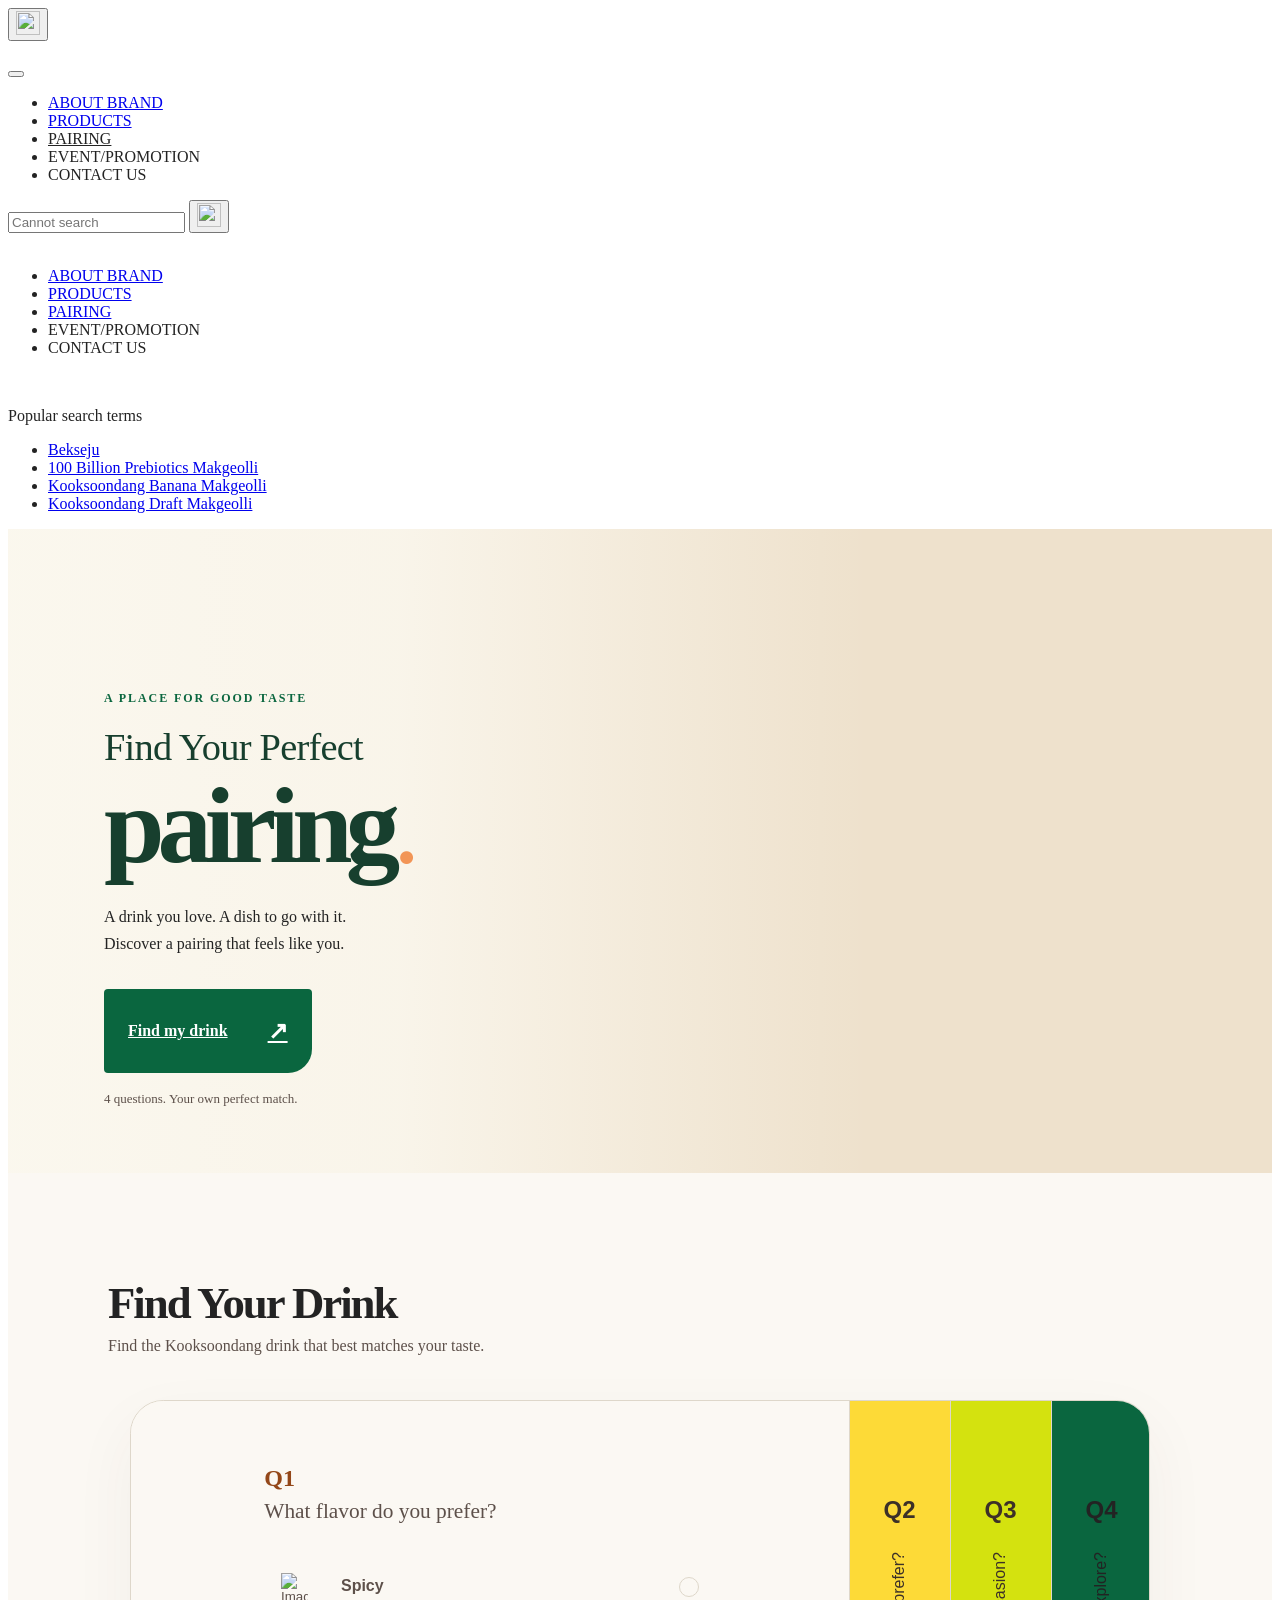
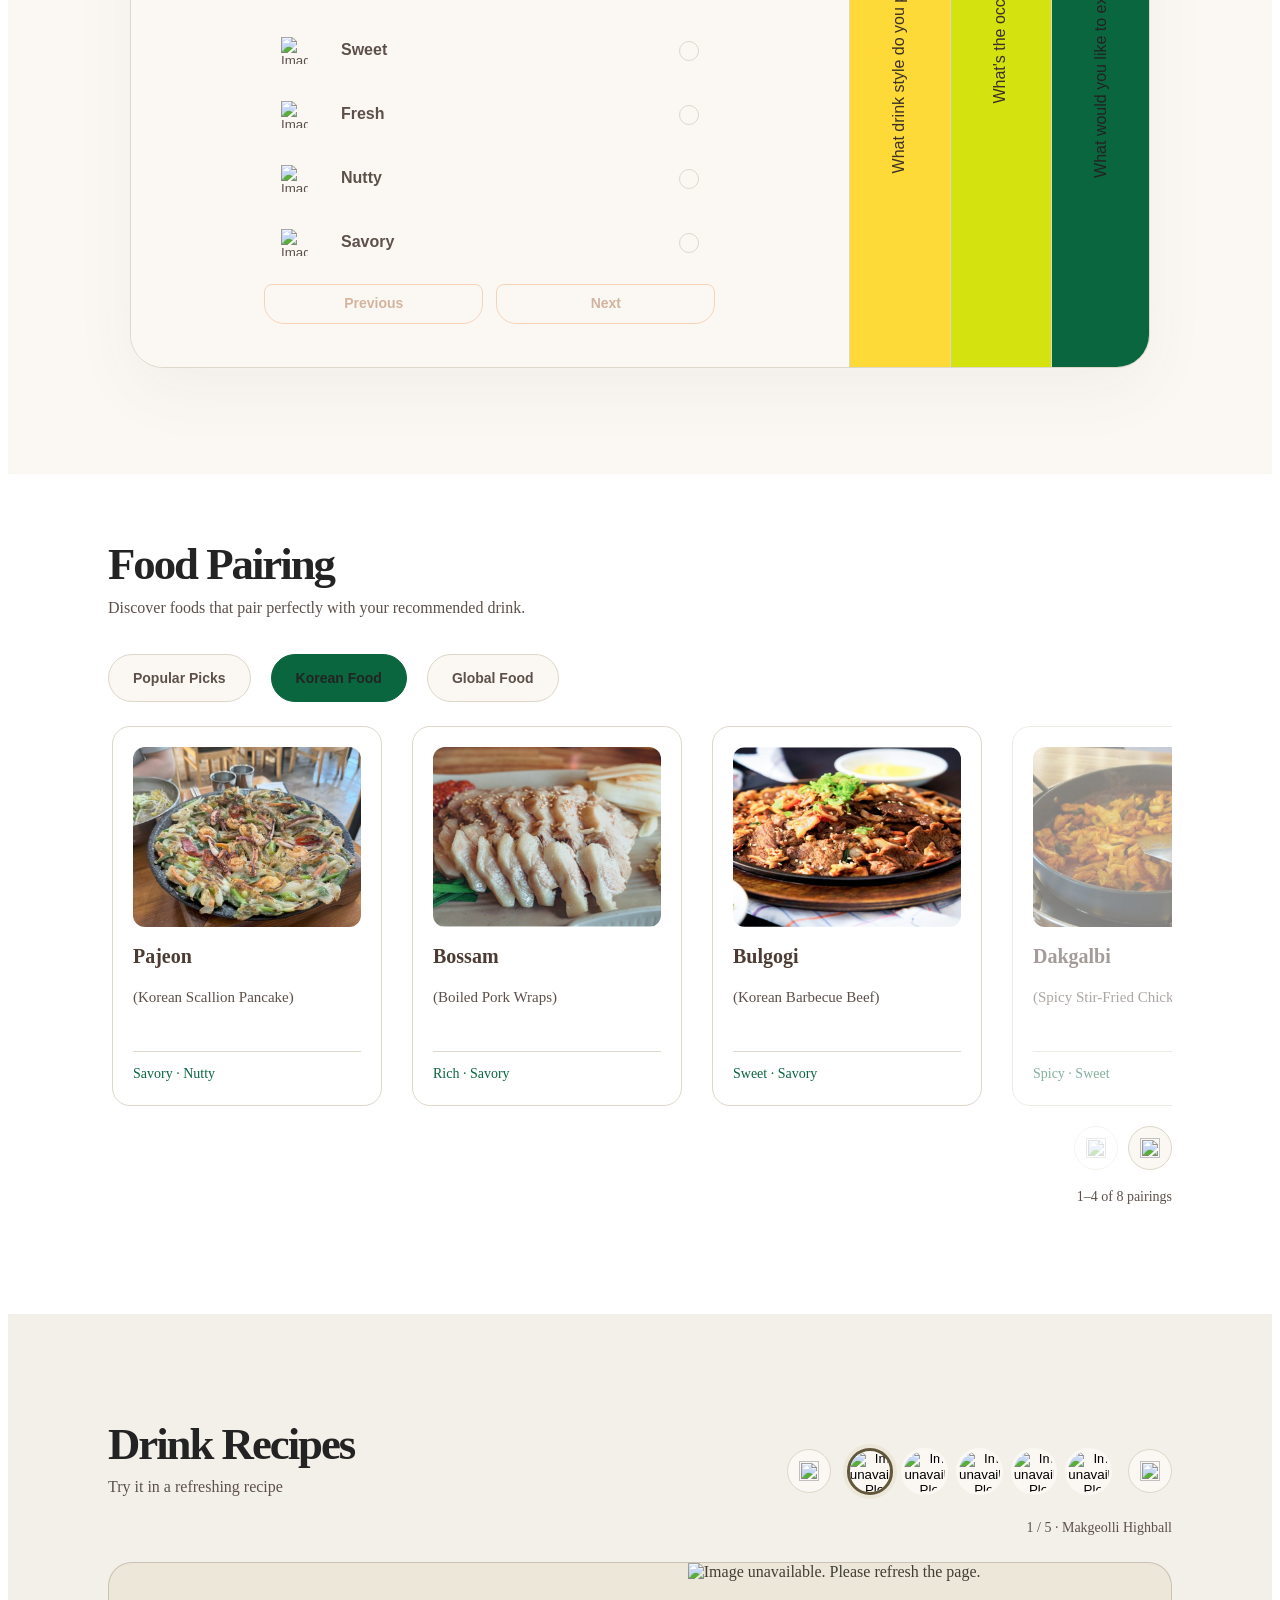
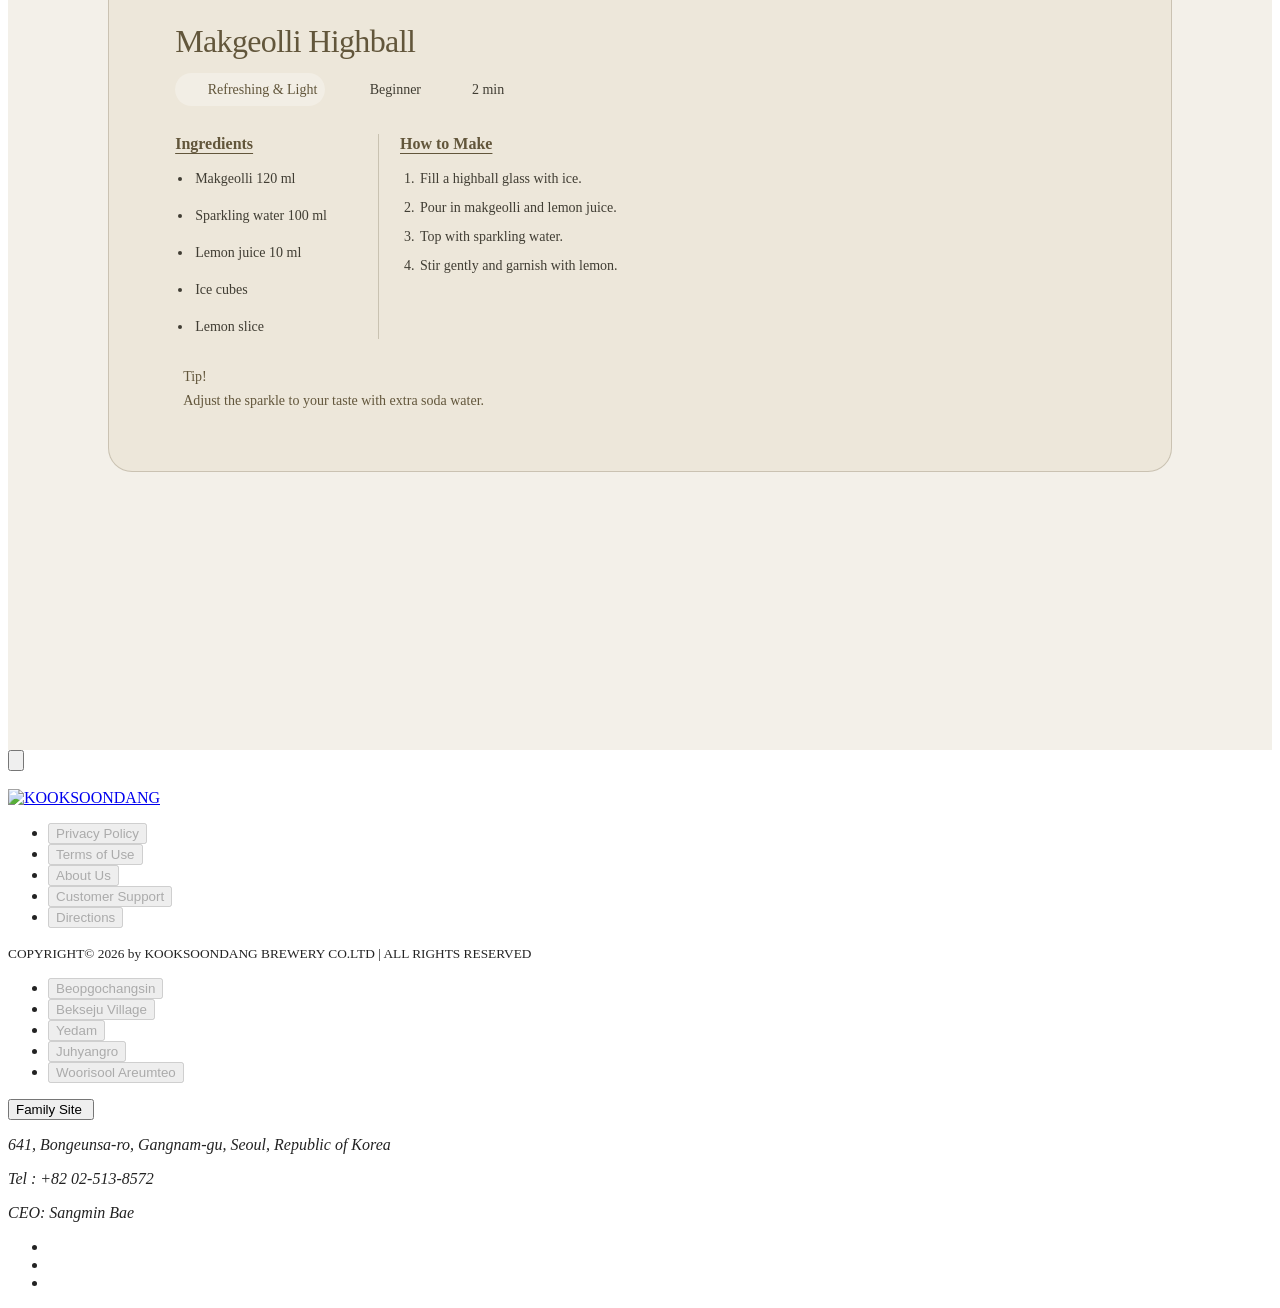
==== commit 949340ca: "pairing 섹션 초록색 소제목(01~03) 삭제 Co-Authored-By: Claude Opus 5.5 <noreply@anthropic.com>" ====
--- a/pairing/pairing.html
+++ b/pairing/pairing.html
@@ -122,7 +122,6 @@
     <section class="pairing_section pairing_drink_finder" id="find_your_drink" aria-labelledby="pairing_finder_title">
       <div class="pairing_container">
         <header class="pairing_section_heading">
-          <p class="pairing_eyebrow">01 / Discover your taste</p>
           <h2 id="pairing_finder_title">Find Your Drink</h2>
           <p>Find the Kooksoondang drink that best matches your taste.</p>
         </header>
@@ -135,7 +134,6 @@
     <section class="pairing_section pairing_food_section" id="food_pairing" aria-labelledby="pairing_food_title">
       <div class="pairing_container">
         <header class="pairing_section_heading">
-          <p class="pairing_eyebrow">02 / Better together</p>
           <h2 id="pairing_food_title">Food Pairing</h2>
           <p>Discover foods that pair perfectly with your recommended drink.</p>
         </header>
@@ -168,7 +166,6 @@
       <div class="pairing_container">
         <header class="pairing_recipes_heading">
           <div class="pairing_section_heading">
-            <p class="pairing_eyebrow">03 / A fresh way to enjoy</p>
             <h2 id="pairing_recipes_title">Drink Recipes</h2>
             <p>Try it in a refreshing recipe</p>
           </div>
--- a/pairing/pairing.css
+++ b/pairing/pairing.css
@@ -73,8 +73,7 @@
 
 .pairing_page .pairing_hero_dot { color: var(--pairing-orange); }
 
-.pairing_page .pairing_eyebrow,
-.pairing_page .pairing_section_heading .pairing_eyebrow {
+.pairing_page .pairing_eyebrow {
     margin: 0 0 1.125rem;
     color: var(--pairing-green);
     font-size: 0.75rem;
@@ -152,6 +151,8 @@
 
 .pairing_page .pairing_questionnaire {
     --pairing-question-tab-width: clamp(5.25rem, 7.813vw, 9.375rem);
+    /* 내용 너비를 펼쳐진 패널 기준(cqw)으로 고정해서, 패널이 넓어지는 동안 줄바꿈·높이가 출렁이지 않게 함 */
+    container-type: inline-size;
     display: flex;
     align-items: stretch;
     width: min(90%, 96.75rem);
@@ -188,10 +189,6 @@
     background: var(--pairing-question-color);
 }
 
-.pairing_page .pairing_question_panel.is_collapsed .pairing_question_content {
-    display: none;
-}
-
 .pairing_page .pairing_question_panel,
 .pairing_page #food_pairing {
     scroll-margin-top: 6rem;
@@ -202,6 +199,8 @@
     display: flex;
     flex-direction: column;
     justify-content: center;
+    box-sizing: border-box;
+    width: calc(100cqw - 3 * var(--pairing-question-tab-width));
     min-width: 0;
     min-height: 100%;
     padding: clamp(1.5rem, 2.083vw, 2.5rem) clamp(2.25rem, 10.417vw, 12.5rem);
@@ -439,13 +438,18 @@
     transform: translateY(-0.125rem);
 }
 
+/* 카드 줄은 항상 탭 버튼과 같은 왼쪽 선에서 시작하고, 화살표는 카드 아래 오른쪽에 모아 둠
+   (화살표가 양옆을 차지하면 탭마다 카드 시작점이 달라져서) */
 .pairing_page .pairing_food_carousel {
     display: grid;
-    grid-template-columns: 2.75rem minmax(0, 1fr) 2.75rem;
+    grid-template-columns: minmax(0, 1fr) 2.75rem 2.75rem;
     align-items: center;
-    gap: 1.875rem;
+    gap: 1rem 0.625rem;
     margin-top: 1.25rem;
 }
+
+.pairing_page .pairing_food_previous { grid-column: 2; grid-row: 2; }
+.pairing_page .pairing_food_next { grid-column: 3; grid-row: 2; }
 
 .pairing_page .pairing_food_carousel.is_all_visible {
     grid-template-columns: minmax(0, 1fr);
@@ -483,6 +487,8 @@
 }
 
 .pairing_page .pairing_food_track {
+    grid-column: 1 / -1;
+    grid-row: 1;
     display: grid;
     grid-auto-columns: 16.875rem;
     grid-auto-flow: column;
@@ -524,6 +530,11 @@
     border-radius: 1.125rem;
     background: white;
     scroll-snap-align: start;
+}
+
+/* 카드 줄 끝에 걸려 잘린 카드. 반투명하게 해서 뒤로 물러나 보이게 함 (pairing.js 가 붙임) */
+.pairing_page .pairing_food_card.is_clipped {
+    opacity: 0.5;
 }
 
 .pairing_page .pairing_food_card_image {
@@ -1439,11 +1450,6 @@
         height: clamp(1.25rem, 1.75vw, 1.75rem);
     }
 
-    .pairing_page .pairing_food_carousel {
-        grid-template-columns: 2.75rem minmax(0, 1fr) 2.75rem;
-        gap: 1rem;
-    }
-
     .pairing_page .pairing_food_track {
         grid-auto-columns: clamp(14.5rem, 26vw, 16.875rem);
         gap: 1rem;
@@ -1630,8 +1636,7 @@
     .pairing_page .pairing_hero_actions { margin-top: 1.5rem; gap: 0.75rem; }
     .pairing_page .pairing_primary_link { min-height: 3.25rem; padding: 0.75rem 1.25rem; }
     .pairing_page .pairing_hero_note { font-size: 0.75rem; }
-    .pairing_page .pairing_eyebrow,
-    .pairing_page .pairing_section_heading .pairing_eyebrow { font-size: 0.6875rem; margin-bottom: 0.875rem; }
+    .pairing_page .pairing_eyebrow { font-size: 0.6875rem; margin-bottom: 0.875rem; }
     .pairing_page .pairing_section { padding-block: clamp(3.75rem, 16vw, 5rem); }
     .pairing_page .pairing_section_heading h2 { font-size: clamp(2rem, 10vw, 2.25rem); }
     .pairing_page .pairing_section_heading p { font-size: 1rem; line-height: 1.6; }
@@ -1656,7 +1661,8 @@
     }
     .pairing_page .pairing_question_panel.is_open,
     .pairing_page .pairing_question_panel.is_collapsed { height: auto; }
-    .pairing_page .pairing_question_content { padding: 1.25rem 1rem; }
+    .pairing_page .pairing_question_content { width: auto; padding: 1.25rem 1rem; }
+    .pairing_page .pairing_question_panel.is_collapsed .pairing_question_content { display: none; }
     .pairing_page .pairing_question_tab {
         position: relative;
         flex-direction: row;
@@ -1701,15 +1707,7 @@
         padding: 0.625rem 0.875rem;
         font-size: 0.875rem;
     }
-    .pairing_page .pairing_food_carousel {
-        grid-template-columns: 1fr 2.75rem 2.75rem;
-        gap: 1rem 0.625rem;
-    }
-    .pairing_page .pairing_food_previous { grid-column: 2; grid-row: 2; }
-    .pairing_page .pairing_food_next { grid-column: 3; grid-row: 2; }
     .pairing_page .pairing_food_track {
-        grid-column: 1 / -1;
-        grid-row: 1;
         grid-auto-columns: min(82vw, 23rem);
         gap: 0.75rem;
         padding: 0.25rem;
@@ -1887,6 +1885,21 @@
         }
     }
 
+    /* 음식 탭을 누를 때마다 카드가 왼쪽부터 하나씩 서서히 나타남 (순번은 pairing.js 가 넣어 줌).
+       카드 줄이 넘친 부분을 잘라 내서, 옆으로 밀면 첫 카드 왼쪽이 잘린 채 튀어 보이므로 투명도만 바꿈 */
+    /* 끝 값을 비워 둬서, 잘린 카드는 0.5 까지만 나타남 */
+    @keyframes pairing_food_card_in {
+        from {
+            opacity: 0;
+        }
+    }
+
+    .pairing_page .pairing_food_card.is_entering {
+        /* backwards: 기다리는 동안만 숨겨 두고, 끝나면 손을 뗌 */
+        animation: pairing_food_card_in 520ms ease-out backwards;
+        animation-delay: calc(var(--pairing-food-card-order, 0) * 80ms);
+    }
+
     .pairing_page .pairing_question_option.is_selected {
         animation: pairing_option_selected 300ms cubic-bezier(0.22, 1, 0.36, 1);
     }
@@ -1907,6 +1920,10 @@
         transition: transform 180ms ease, box-shadow 180ms ease, filter 180ms ease;
     }
 
+    .pairing_page .pairing_food_card {
+        transition: transform 180ms ease, box-shadow 180ms ease, filter 180ms ease, opacity 220ms ease;
+    }
+
     @media (hover: hover) and (pointer: fine) {
         .pairing_page .pairing_question_option:hover {
             box-shadow: 0 0.5rem 1rem rgba(93, 80, 74, 0.08);
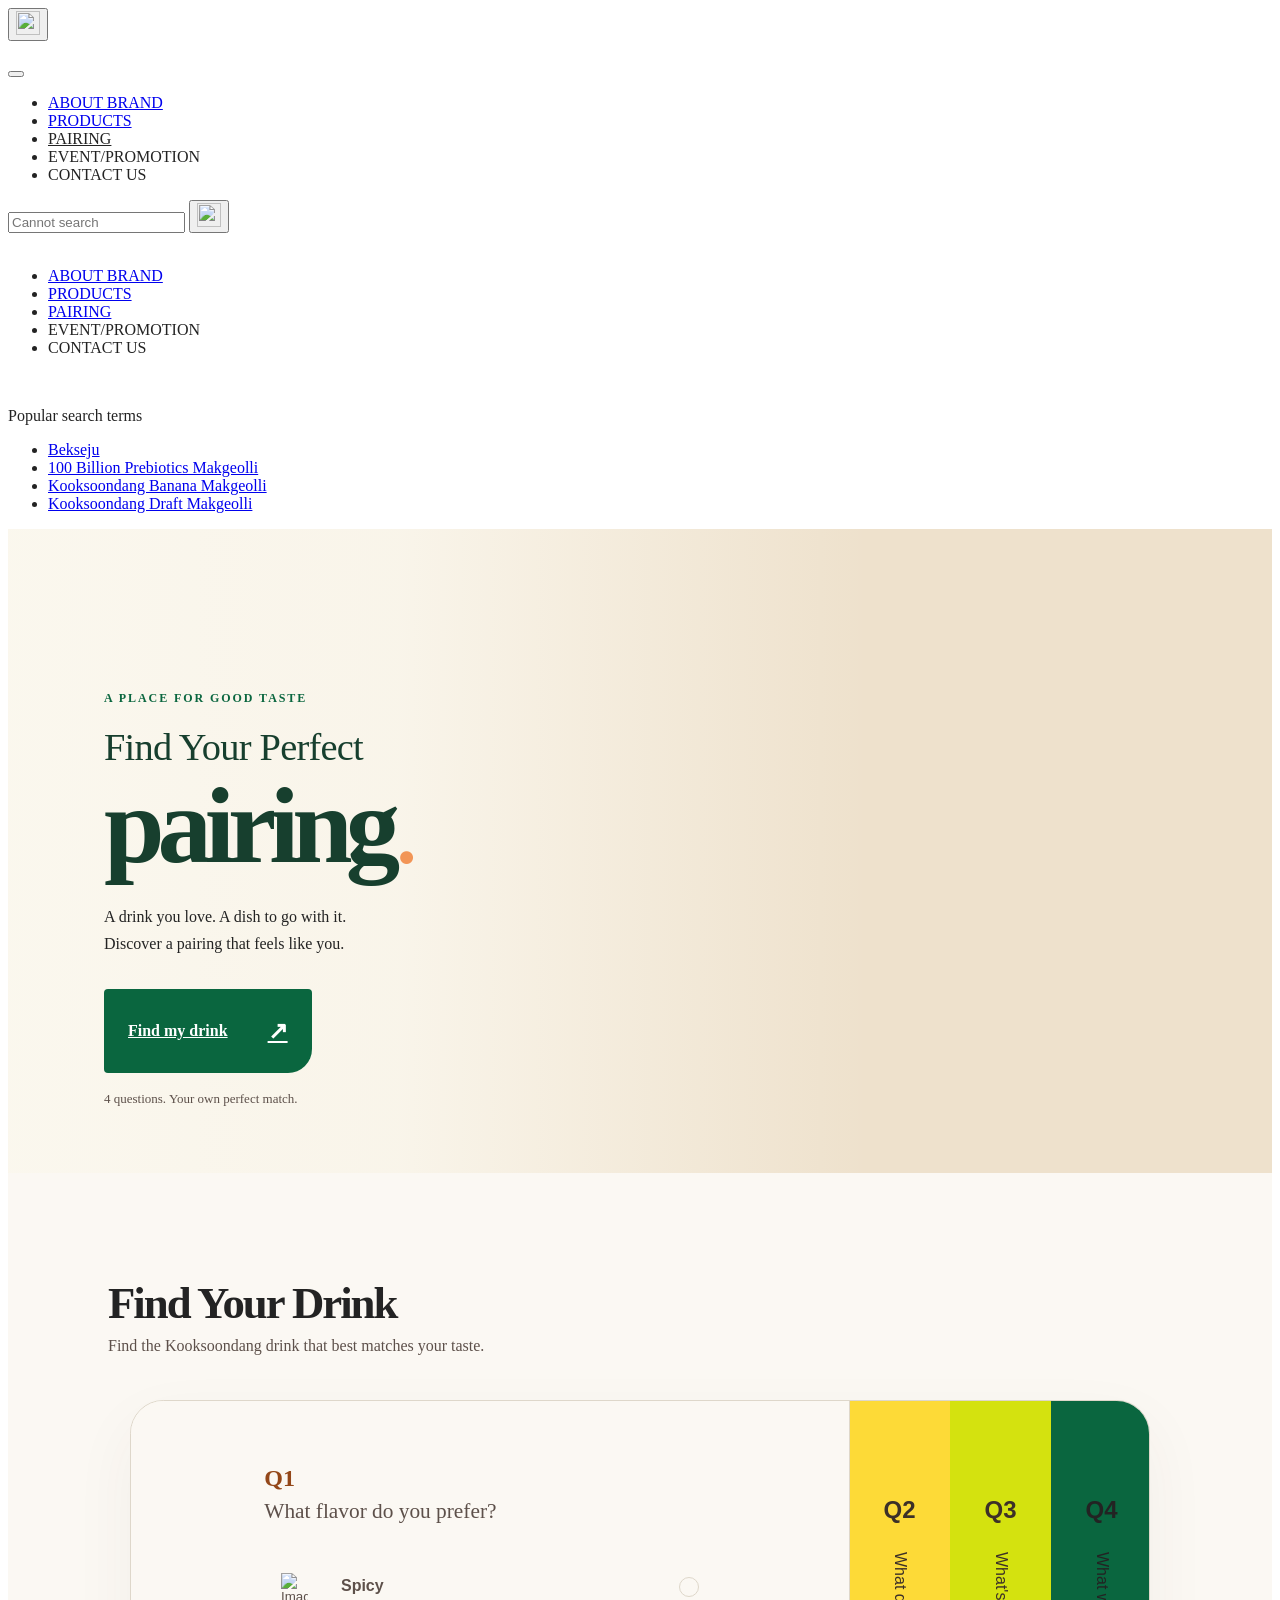
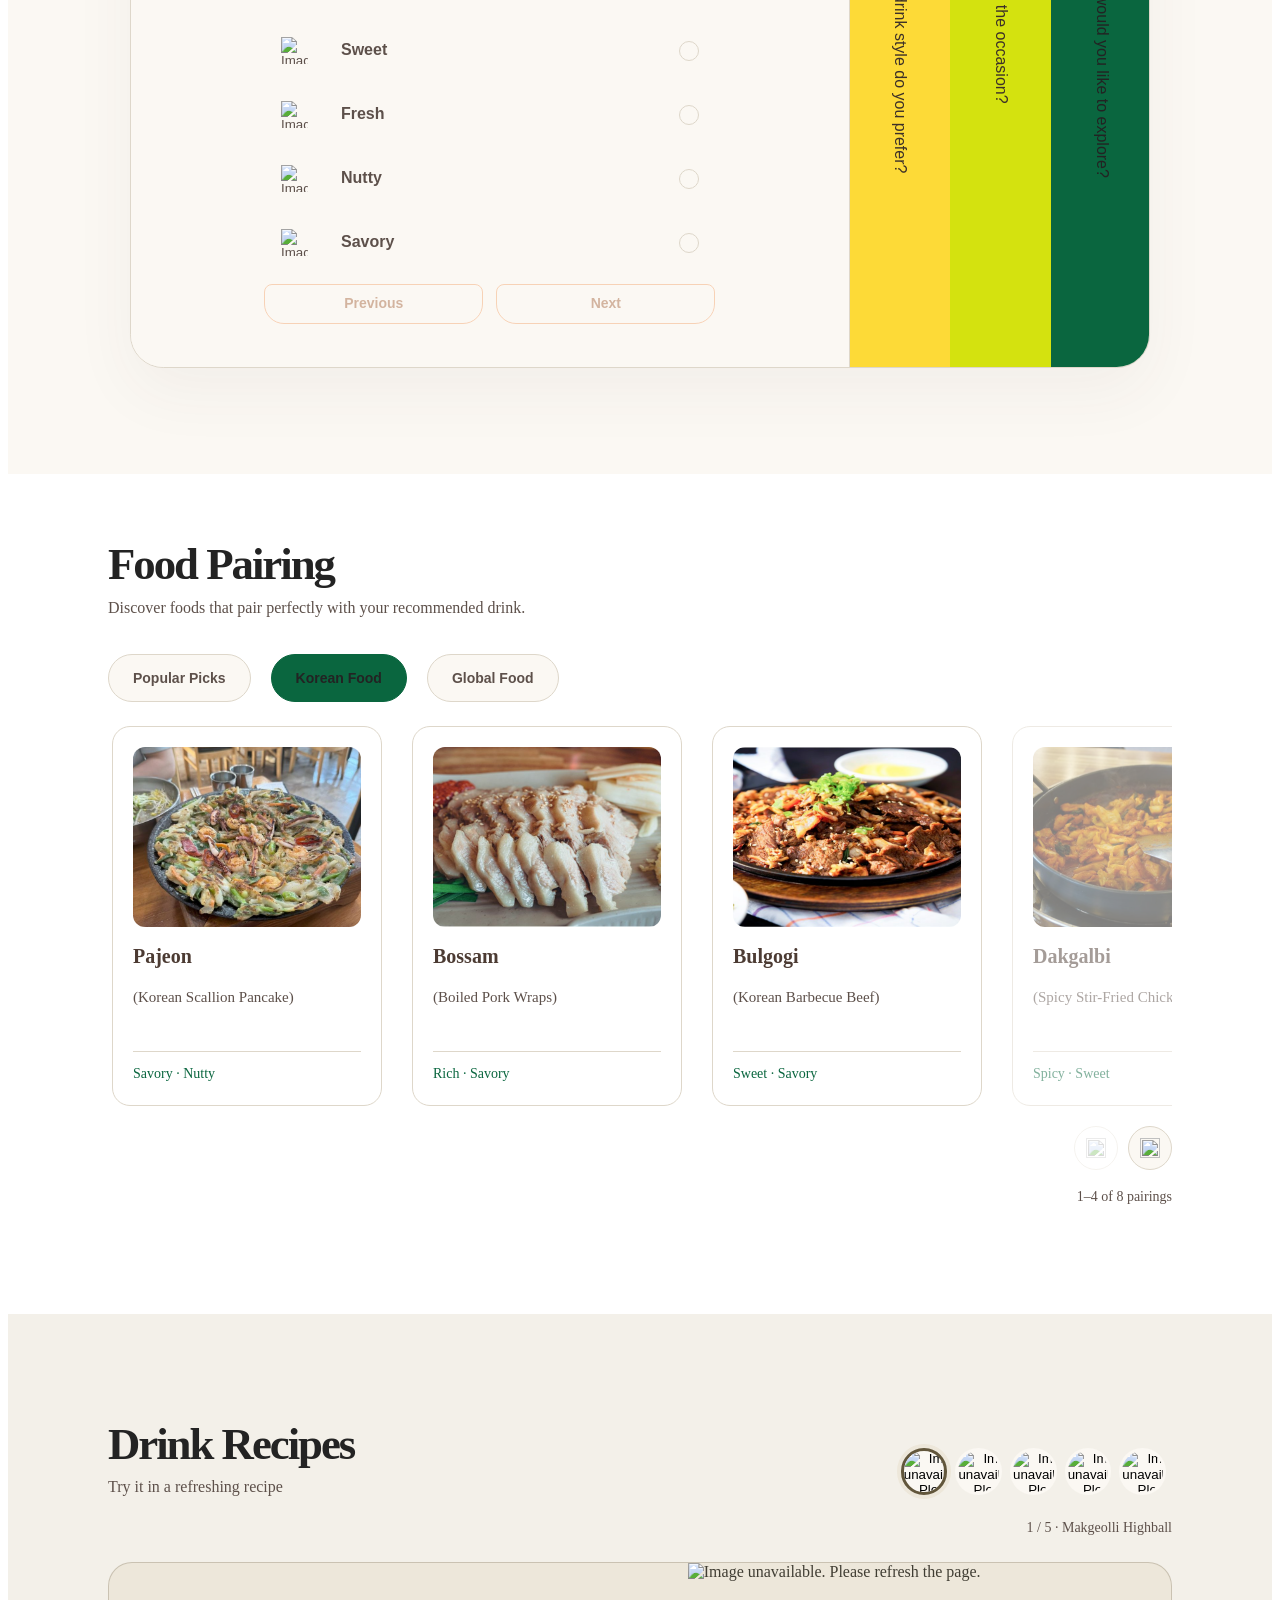
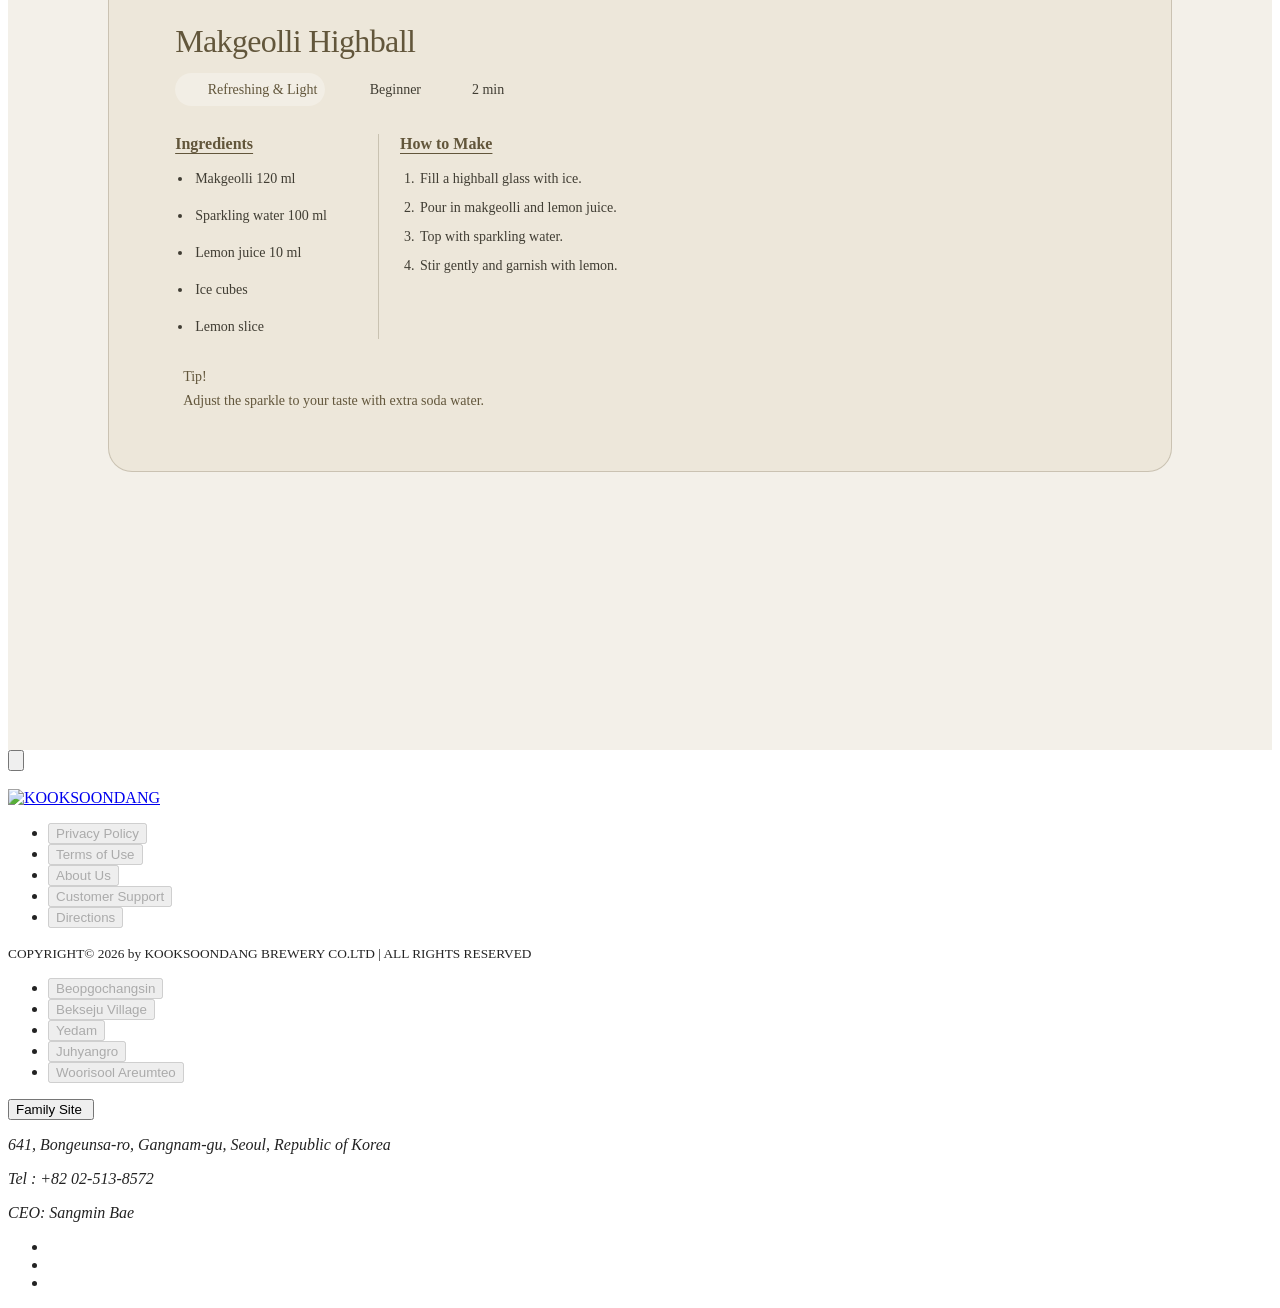
==== commit dbe16510: "pairing 레시피 선택 양옆 화살표 삭제 Co-Authored-By: Claude Opus 5.5 <noreply@anthropic.com>" ====
--- a/pairing/pairing.html
+++ b/pairing/pairing.html
@@ -171,13 +171,7 @@
           </div>
 
           <div class="pairing_recipe_controls" aria-label="Choose a drink recipe">
-            <button class="pairing_recipe_arrow" id="pairing_recipe_previous" type="button" aria-label="Show previous recipe">
-              <img src="./pairing_asset/icon/icon_left.svg" alt="" aria-hidden="true">
-            </button>
             <div class="pairing_recipe_picker_list" id="pairing_recipe_picker_list"></div>
-            <button class="pairing_recipe_arrow" id="pairing_recipe_next" type="button" aria-label="Show next recipe">
-              <img src="./pairing_asset/icon/icon_right.svg" alt="" aria-hidden="true">
-            </button>
           </div>
         </header>
 
--- a/pairing/pairing.css
+++ b/pairing/pairing.css
@@ -172,12 +172,18 @@
     min-width: 0;
     overflow: hidden;
     background: var(--pairing-paper);
-    transition: flex-basis 520ms cubic-bezier(0.22, 1, 0.36, 1), background-color 260ms ease;
+    transition: flex-basis 520ms cubic-bezier(0.22, 1, 0.36, 1), background-color 260ms ease, border-color 260ms ease;
     will-change: flex-basis;
 }
 
 .pairing_page .pairing_question_panel + .pairing_question_panel {
     border-left: 1px solid var(--pairing-line);
+}
+
+/* 색 칸끼리 붙은 곳은 회색 선을 숨김. 선 두께는 남겨 둬서 칸 너비가 바뀌지 않게 하고,
+   투명해진 자리에는 칸 자신의 색이 비쳐 보임 (모바일 위쪽 선도 함께) */
+.pairing_page .pairing_question_panel.is_collapsed + .pairing_question_panel.is_collapsed {
+    border-color: transparent;
 }
 
 .pairing_page .pairing_question_panel.is_open {
@@ -396,8 +402,8 @@
     color: inherit;
     font-size: clamp(1rem, 1.25vw, 1.5rem);
     font-weight: 400;
+    /* 위에서 아래로 읽히게 (사이트의 다른 세로 글씨와 같은 방향) */
     writing-mode: vertical-rl;
-    transform: rotate(180deg);
 }
 
 .pairing_page .pairing_food_section {
@@ -459,8 +465,7 @@
     display: none;
 }
 
-.pairing_page .pairing_carousel_arrow,
-.pairing_page .pairing_recipe_arrow {
+.pairing_page .pairing_carousel_arrow {
     display: inline-flex;
     align-items: center;
     justify-content: center;
@@ -474,14 +479,12 @@
     transition: background-color 160ms ease, transform 160ms ease;
 }
 
-.pairing_page .pairing_carousel_arrow:hover,
-.pairing_page .pairing_recipe_arrow:hover {
+.pairing_page .pairing_carousel_arrow:hover {
     background: var(--makgeolli_light2);
     transform: scale(1.08);
 }
 
-.pairing_page .pairing_carousel_arrow img,
-.pairing_page .pairing_recipe_arrow img {
+.pairing_page .pairing_carousel_arrow img {
     width: 1.25rem;
     height: 1.25rem;
 }
@@ -1653,11 +1656,14 @@
         min-height: 0;
         height: auto;
         border-left: 0;
-        transition: background-color 220ms ease;
+        transition: background-color 220ms ease, border-color 220ms ease;
     }
     .pairing_page .pairing_question_panel + .pairing_question_panel {
         border-top: 1px solid var(--pairing-line);
         border-left: 0;
+    }
+    .pairing_page .pairing_question_panel.is_collapsed + .pairing_question_panel.is_collapsed {
+        border-top-color: transparent;
     }
     .pairing_page .pairing_question_panel.is_open,
     .pairing_page .pairing_question_panel.is_collapsed { height: auto; }
@@ -1675,7 +1681,6 @@
     .pairing_page .pairing_question_panel.is_open .pairing_question_tab { display: none; }
     .pairing_page .pairing_question_tab .pairing_question_prompt {
         writing-mode: horizontal-tb;
-        transform: none;
         font-size: 0.9375rem;
     }
     .pairing_page .pairing_question_number { font-size: 1.125rem; }
@@ -1731,9 +1736,6 @@
     .pairing_page .pairing_carousel_status { margin-top: 0.75rem; text-align: left; }
     .pairing_page .pairing_recipes_heading { gap: 1.5rem; }
     .pairing_page .pairing_recipe_controls {
-        display: grid;
-        grid-template-columns: 2.75rem minmax(0, 1fr) 2.75rem;
-        gap: 0.375rem;
         width: 100%;
         align-self: stretch;
     }
@@ -1914,7 +1916,6 @@
 
     .pairing_page .pairing_recipe_picker,
     .pairing_page .pairing_carousel_arrow img,
-    .pairing_page .pairing_recipe_arrow img,
     .pairing_page .pairing_food_card,
     .pairing_page .pairing_food_card_image {
         transition: transform 180ms ease, box-shadow 180ms ease, filter 180ms ease;
@@ -1943,13 +1944,11 @@
             transform: scale(1.07);
         }
 
-        .pairing_page .pairing_food_previous:hover img,
-        .pairing_page #pairing_recipe_previous:hover img {
+        .pairing_page .pairing_food_previous:hover img {
             transform: translateX(-0.125rem);
         }
 
-        .pairing_page .pairing_food_next:hover img,
-        .pairing_page #pairing_recipe_next:hover img {
+        .pairing_page .pairing_food_next:hover img {
             transform: translateX(0.125rem);
         }
     }
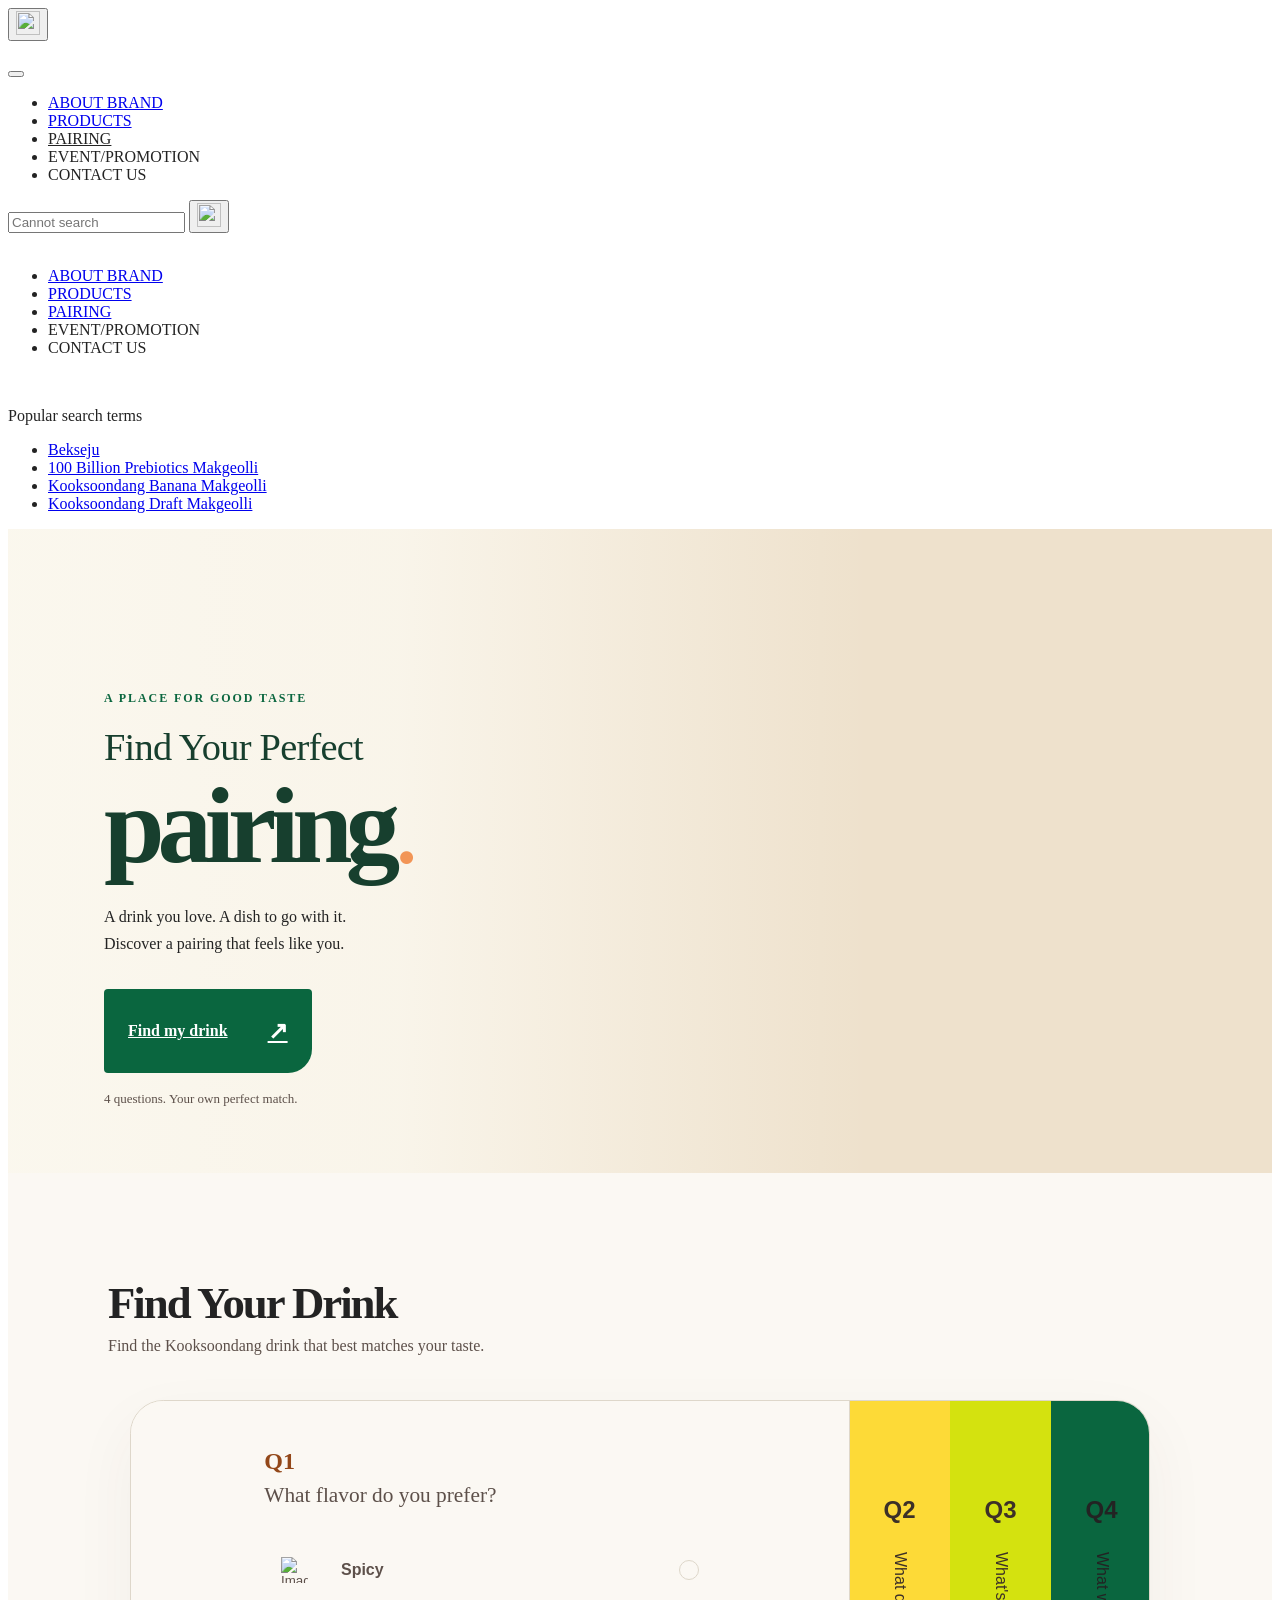
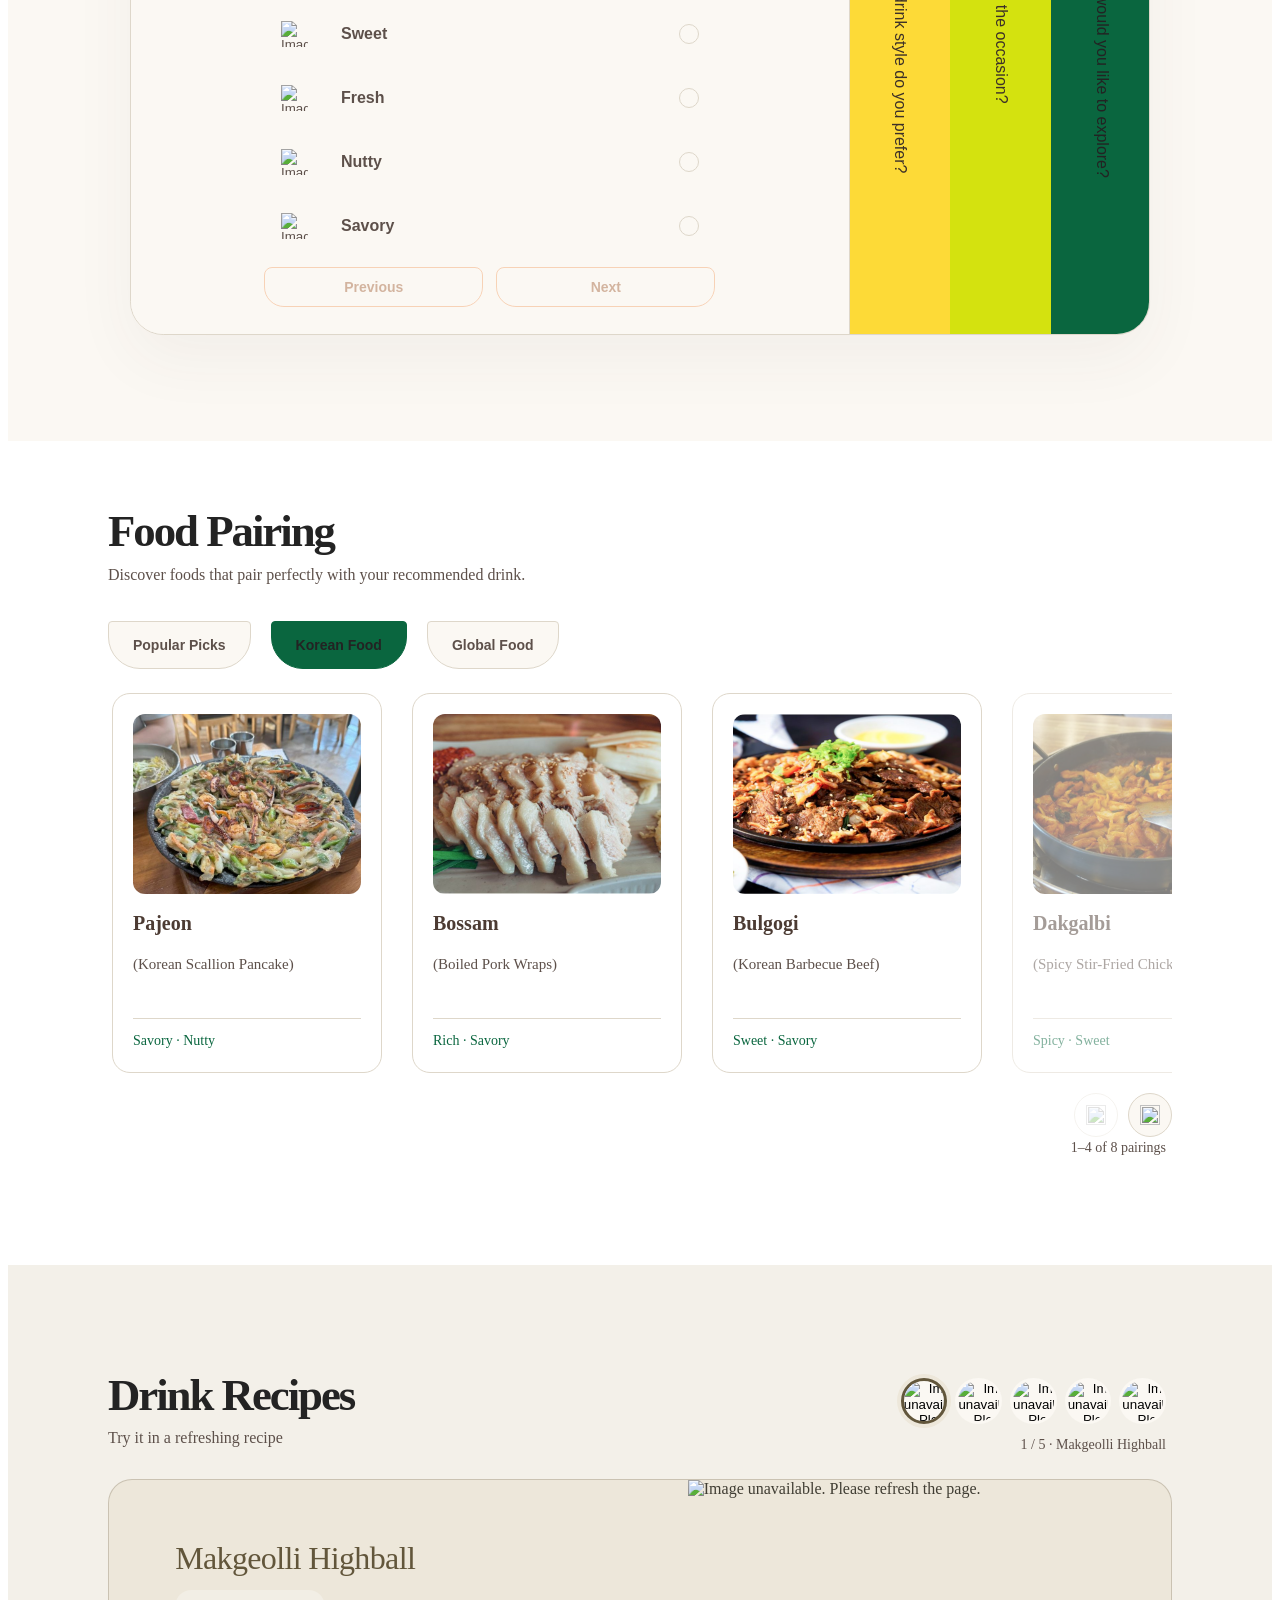
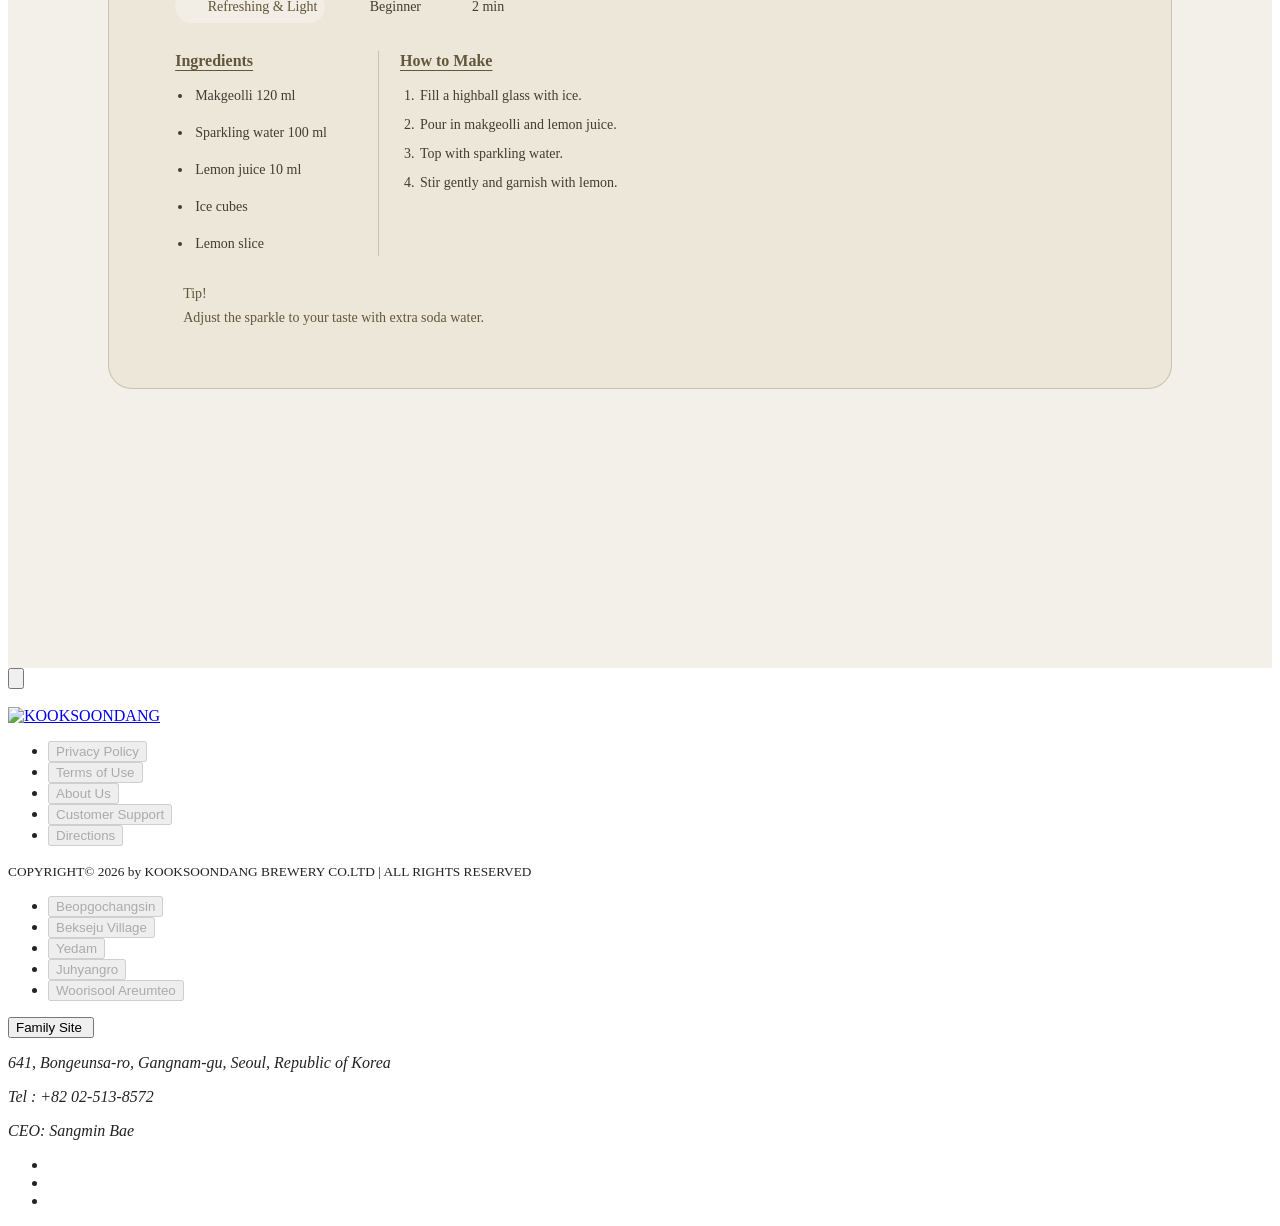
==== commit 279d2471: "pairing Drink Recipes 제목 줄 위쪽 정렬, 레시피 순번 문구를 선택 버튼 아래로 이동 Co-Authored-By: Claude Opus 5.5 <noreply@a" ====
--- a/pairing/pairing.html
+++ b/pairing/pairing.html
@@ -170,12 +170,15 @@
             <p>Try it in a refreshing recipe</p>
           </div>
 
-          <div class="pairing_recipe_controls" aria-label="Choose a drink recipe">
-            <div class="pairing_recipe_picker_list" id="pairing_recipe_picker_list"></div>
+          <!-- 오른쪽 묶음: 술 고르기 + 지금 몇 번째인지. 왼쪽 제목과 위쪽을 맞춤 -->
+          <div class="pairing_recipe_nav">
+            <div class="pairing_recipe_controls" aria-label="Choose a drink recipe">
+              <div class="pairing_recipe_picker_list" id="pairing_recipe_picker_list"></div>
+            </div>
+            <p class="pairing_recipe_status" id="pairing_recipe_status" aria-live="polite" aria-atomic="true"></p>
           </div>
         </header>
 
-        <p class="pairing_recipe_status" id="pairing_recipe_status" aria-live="polite" aria-atomic="true"></p>
         <div class="pairing_recipe_viewport" id="pairing_recipe_viewport" tabindex="0" aria-label="Selected drink recipe"></div>
       </div>
     </section>
--- a/pairing/pairing.css
+++ b/pairing/pairing.css
@@ -421,10 +421,11 @@
     margin-top: clamp(2rem, 2.604vw, 3.125rem);
 }
 
+/* 사이트 공통 잔 모양(위 평평 / 아래 둥금). products 카테고리 버튼과 같은 값 */
 .pairing_page .pairing_food_tab {
     padding: 1rem 1.5rem;
     border: 1px solid var(--pairing-line);
-    border-radius: 999px;
+    border-radius: 0.25rem 0.25rem 2rem 2rem;
     background: var(--pairing-paper);
     color: var(--pairing-copy);
     font-size: 0.875rem;
@@ -618,9 +619,10 @@
     --recipe-accent: #542817;
 }
 
+/* 왼쪽 제목 묶음과 오른쪽 술 고르기 묶음은 위쪽을 맞춤 */
 .pairing_page .pairing_recipes_heading {
     display: flex;
-    align-items: flex-end;
+    align-items: flex-start;
     justify-content: space-between;
     gap: 2rem;
     padding: 0 var(--pairing-heading-inset);
@@ -628,6 +630,14 @@
 
 .pairing_page .pairing_recipes_heading .pairing_section_heading {
     padding: 0;
+}
+
+.pairing_page .pairing_recipe_nav {
+    display: flex;
+    flex-direction: column;
+    align-items: flex-end;
+    gap: 0.25rem;
+    min-width: 0;
 }
 
 .pairing_page .pairing_recipe_controls {
@@ -683,8 +693,12 @@
     box-sizing: border-box;
     display: grid;
     grid-template-columns: minmax(0, 1.09fr) minmax(17rem, 0.91fr);
+    /* 너비를 못박아 둬야 높이 상한(max-height)이 비율을 타고 너비까지 줄이지 않음 */
+    width: 100%;
     aspect-ratio: 1024 / 491;
     min-height: 0;
+    /* 넓은 화면에서 카드가 한 화면을 넘지 않게 pairing.js 가 높이 상한을 넣어 줌 (내용보다 작아지지는 않음) */
+    max-height: var(--recipe-card-max, none);
     overflow: hidden;
     border: 1px solid var(--recipe-line);
     border-radius: 1.5rem;
@@ -941,7 +955,7 @@
         flex-direction: column;
     }
 
-    .pairing_page .pairing_recipe_controls {
+    .pairing_page .pairing_recipe_nav {
         align-self: flex-end;
     }
 
@@ -1007,9 +1021,9 @@
     justify-content: flex-end;
     padding: 0.625rem 1rem;
     background: var(--makgeolli_White);
-    border-bottom: 1px solid var(--pairing-line);
-}
-
+}
+
+/* 테두리·배경 없이 X 글자만. 누르는 영역(2.75rem)은 그대로 둠 */
 .pairing_page .pairing_modal_close {
     display: inline-flex;
     align-items: center;
@@ -1017,17 +1031,17 @@
     width: 2.75rem;
     height: 2.75rem;
     padding: 0;
-    border: 1px solid var(--pairing-line);
-    border-radius: 50%;
-    background: var(--pairing-paper);
+    border: 0;
+    background: none;
     color: var(--pairing-copy);
     font-size: 2rem;
     line-height: 1;
     cursor: pointer;
+    transition: color 160ms ease;
 }
 
 .pairing_page .pairing_modal_close:hover {
-    background: var(--makgeolli_light2);
+    color: var(--pairing-text);
 }
 
 .pairing_page .pairing_modal_result_header {
@@ -1538,13 +1552,6 @@
     color: #3c3028;
 }
 
-.pairing_page .pairing_question_missing {
-    margin: 0.75rem 0 0;
-    color: var(--pairing-copy);
-    font-size: 0.875rem;
-    line-height: 1.5;
-}
-
 .pairing_page .pairing_food_match {
     margin: 1.5rem 0 0;
     padding: 1rem 1.25rem;
@@ -1567,7 +1574,8 @@
 }
 .pairing_page .pairing_carousel_status,
 .pairing_page .pairing_recipe_status {
-    margin: 1rem 0 0;
+    margin: 0;
+    padding-inline: 0.375rem;
     color: var(--pairing-copy);
     font-size: 0.875rem;
     line-height: 1.5;
@@ -1579,10 +1587,6 @@
     cursor: default;
     transform: none;
     background: transparent;
-}
-.pairing_page .pairing_recipe_status {
-    width: min(calc(100% - var(--pairing-heading-inset) - var(--pairing-heading-inset)), 101.25rem);
-    margin-inline: auto;
 }
 .pairing_page .pairing_carousel_arrow:disabled img { transform: none; }
 .pairing_page .pairing_recipe_picker_list {
@@ -1735,9 +1739,12 @@
     .pairing_page .pairing_food_tag { font-size: 0.8125rem; line-height: 1.5; }
     .pairing_page .pairing_carousel_status { margin-top: 0.75rem; text-align: left; }
     .pairing_page .pairing_recipes_heading { gap: 1.5rem; }
+    .pairing_page .pairing_recipe_nav {
+        align-self: stretch;
+        align-items: stretch;
+    }
     .pairing_page .pairing_recipe_controls {
         width: 100%;
-        align-self: stretch;
     }
     .pairing_page .pairing_recipe_picker_list {
         --pairing-recipe-picker-size: 2.75rem;
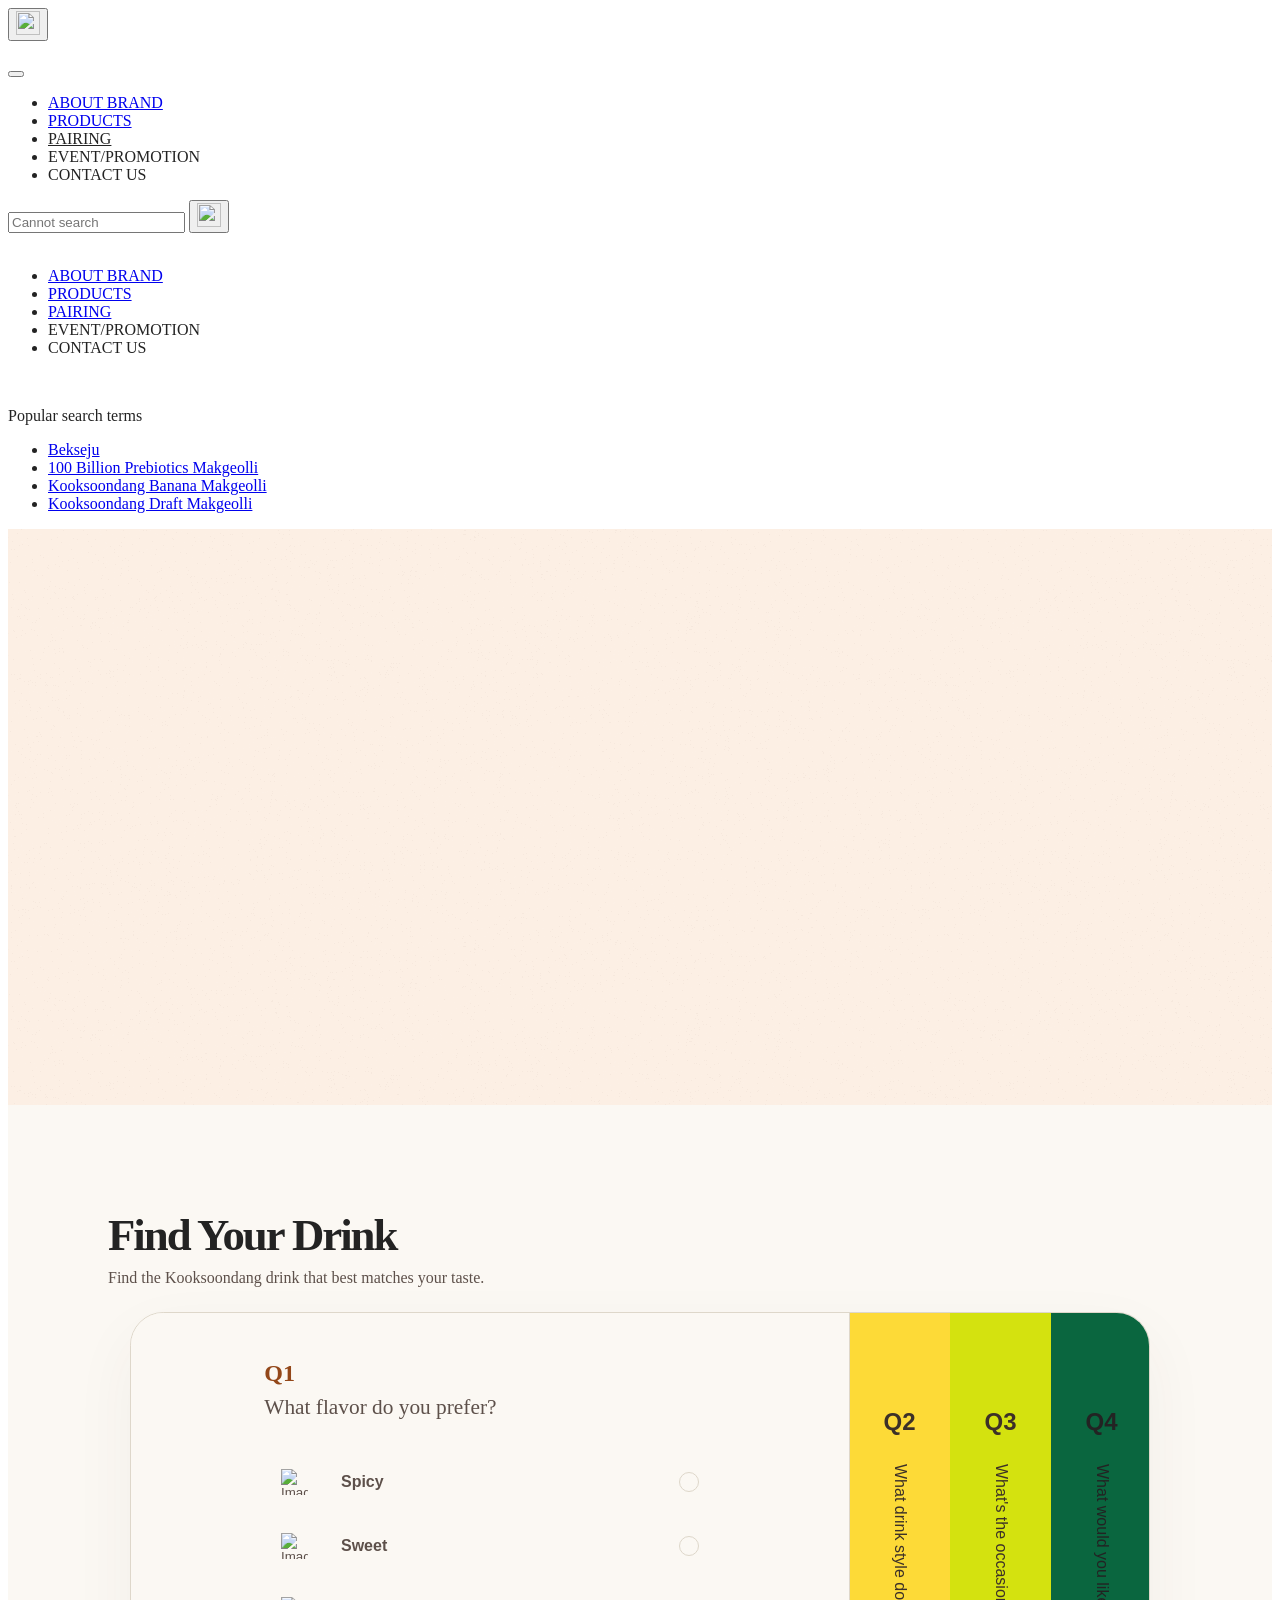
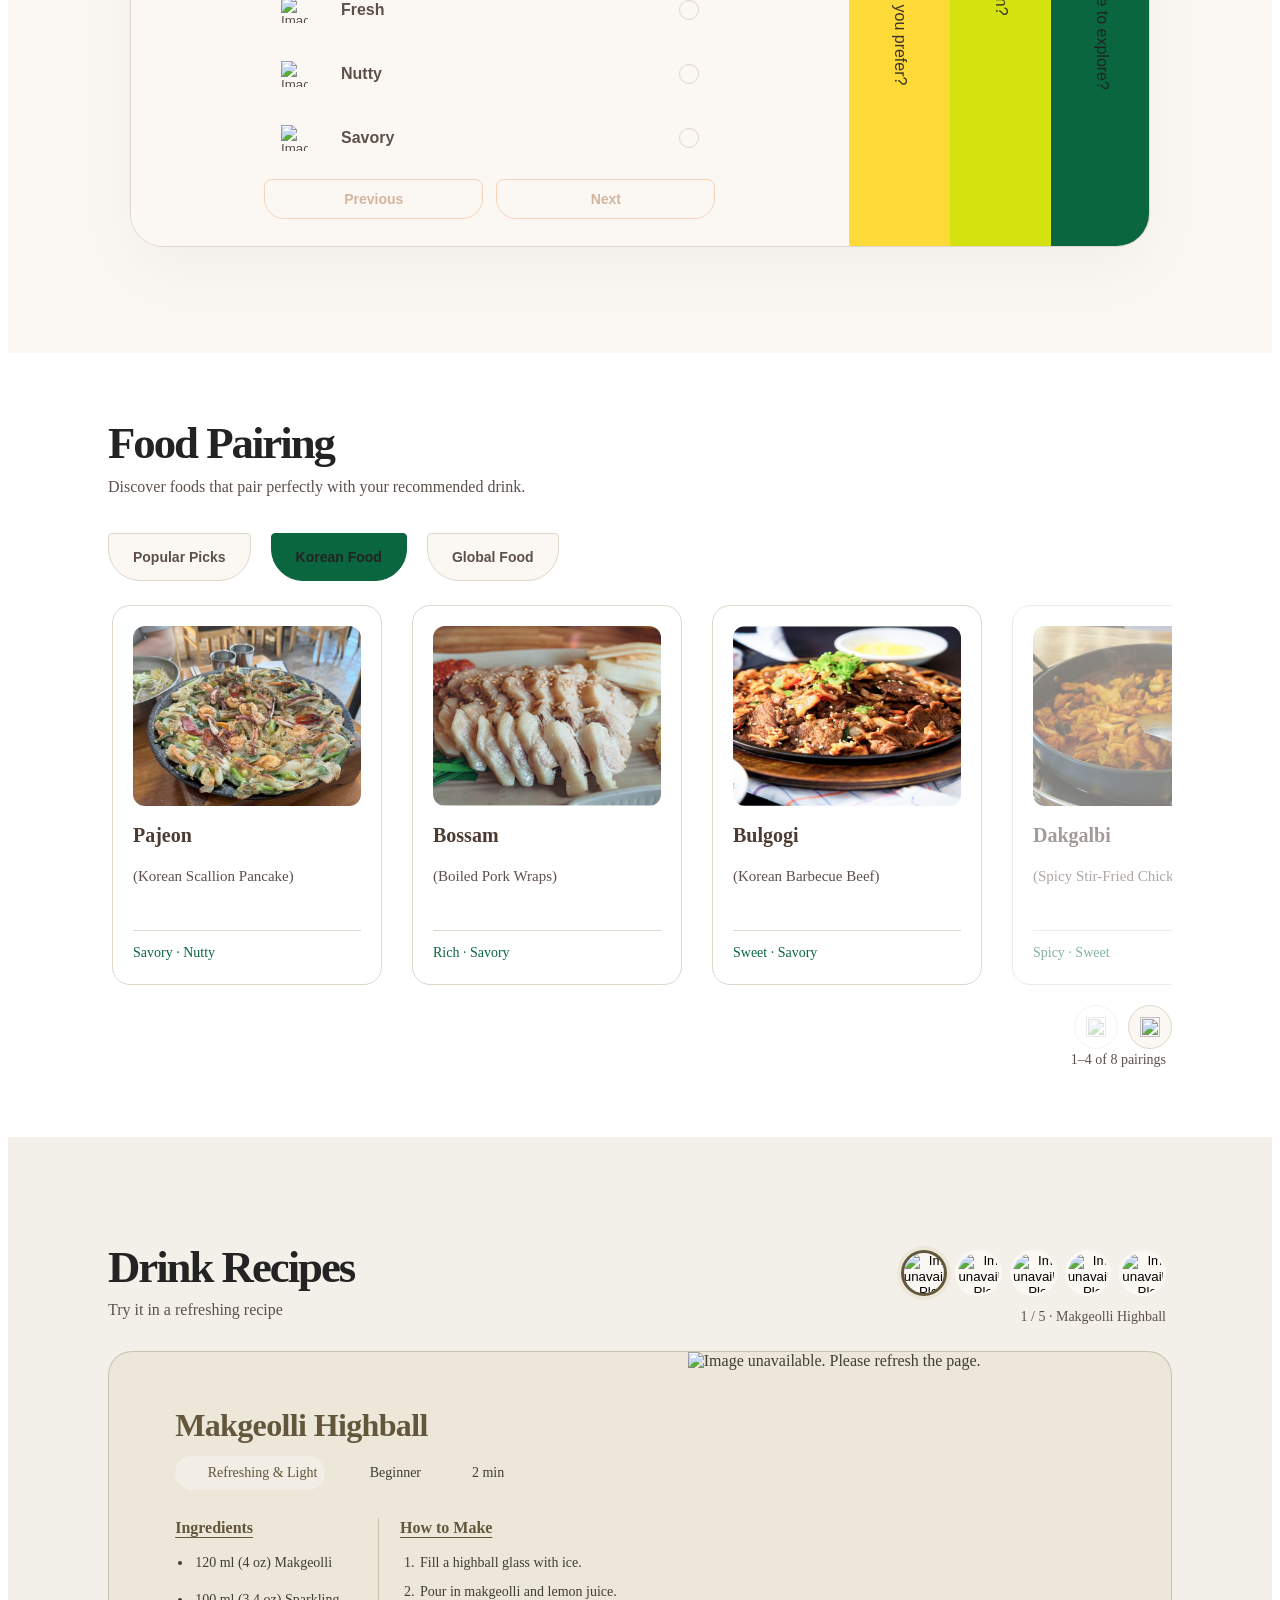
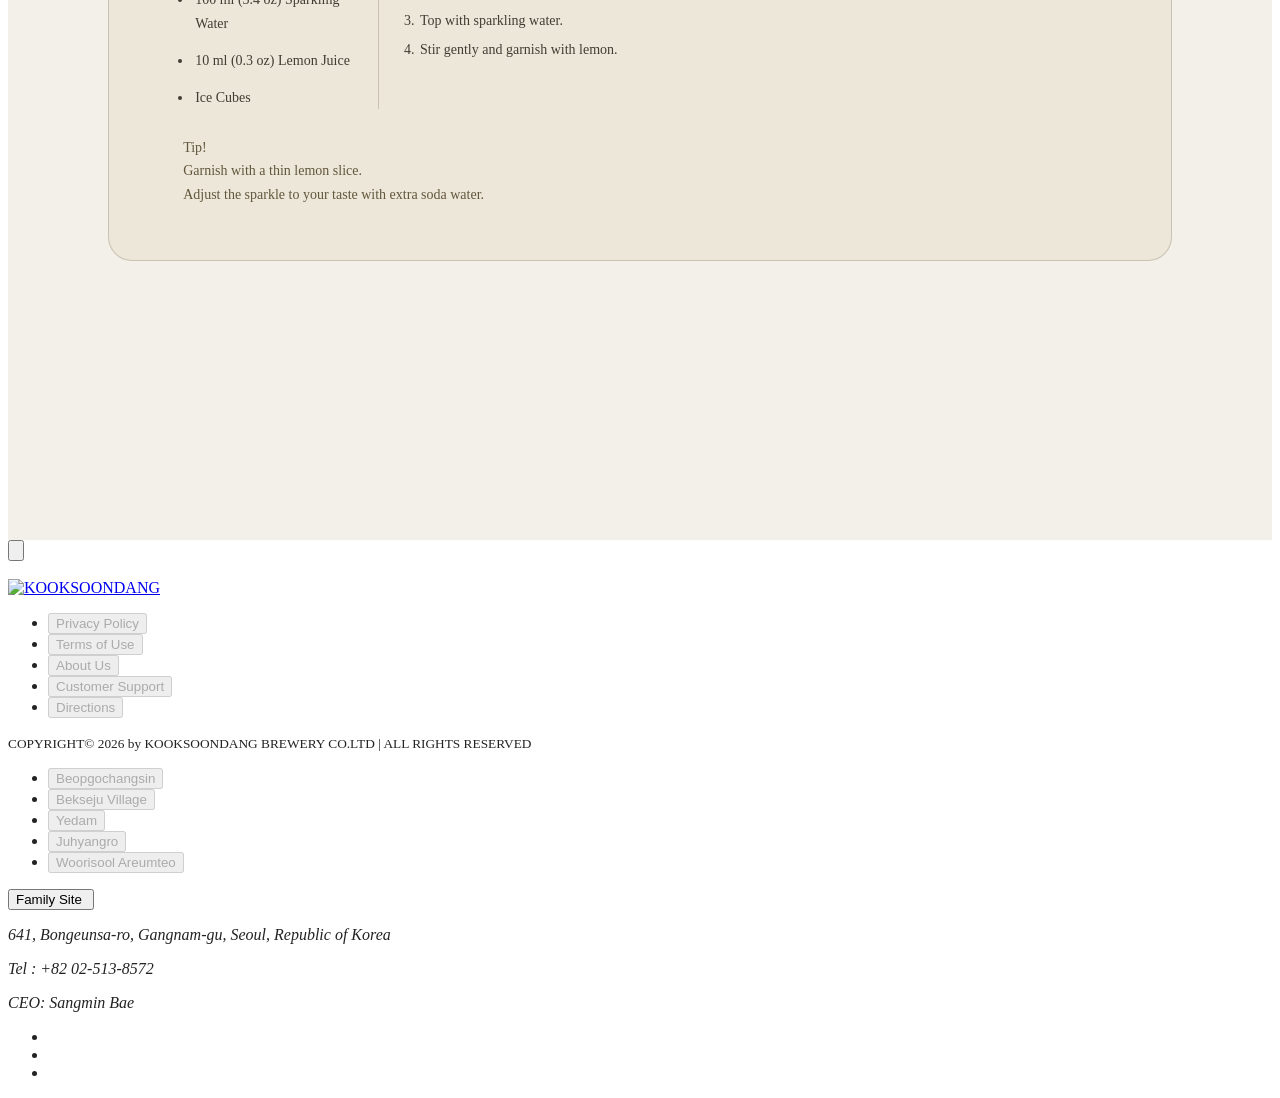
==== commit e463db39: "페어링 배너 비움: 사진 배너 삭제, 피그마 시안 전까지 바탕색+노이즈만 둔 빈 배너 Co-Authored-By: Claude Opus 5.5 <noreply@anthropic.c" ====
--- a/pairing/pairing.html
+++ b/pairing/pairing.html
@@ -104,19 +104,8 @@
 
 
   <main class="pairing_main">
-    <section class="pairing_hero" id="pairing_hero" aria-labelledby="pairing_hero_title">
-      <div class="pairing_hero_content">
-        <p class="pairing_eyebrow">A place for good taste</p>
-        <h1 class="pairing_hero_title" id="pairing_hero_title">
-          <span>Find Your Perfect</span>
-          <strong>pairing<span class="pairing_hero_dot" aria-hidden="true">.</span></strong>
-        </h1>
-        <p class="pairing_hero_description">A drink you love. A dish to go with it.<br>Discover a pairing that feels like you.</p>
-        <div class="pairing_hero_actions">
-          <a class="pairing_primary_link" href="#find_your_drink">Find my drink <span aria-hidden="true">↗</span></a>
-          <span class="pairing_hero_note">4 questions. Your own perfect match.</span>
-        </div>
-      </div>
+    <!-- 배너 새로 만드는 중. 피그마 시안 오면 채울 빈 자리 -->
+    <section class="pairing_hero" id="pairing_hero" aria-label="Pairing banner">
     </section>
 
     <section class="pairing_section pairing_drink_finder" id="find_your_drink" aria-labelledby="pairing_finder_title">
--- a/pairing/pairing.css
+++ b/pairing/pairing.css
@@ -1,4 +1,6 @@
 @charset "UTF-8";
+/* 레시피 제목용 Albert Sans SemiBold. common.css는 400·700만 불러옴 */
+@import url('https://fonts.googleapis.com/css2?family=Albert+Sans:wght@600&display=swap');
 
 .pairing_page {
     --pairing-content-width: 1720px;
@@ -25,98 +27,28 @@
     background: var(--makgeolli_White);
 }
 
+/* 배너 새로 만드는 중. 피그마 시안 오기 전까지 바탕색 + 노이즈만 둔 빈 배너 */
 .pairing_page .pairing_hero {
     position: relative;
     min-height: clamp(36rem, 45vw, 49rem);
     overflow: hidden;
-    background: #eee1cc url("./pairing_asset/img/hero_pairing.png") center 48% / cover no-repeat;
-}
-
-.pairing_page .pairing_hero::before {
+    isolation: isolate;
+    background: #fcefe4;
+}
+
+/* 제품 페이지 배너와 같은 그레인 효과 */
+.pairing_page .pairing_hero::after {
     content: "";
     position: absolute;
     inset: 0;
-    background: linear-gradient(90deg, rgba(251, 248, 239, 0.97), rgba(251, 248, 239, 0.85) 31%, rgba(251, 248, 239, 0) 68%);
+    z-index: 1;
     pointer-events: none;
-}
-
-.pairing_page .pairing_hero_content {
-    position: relative;
-    z-index: 1;
-    width: min(100%, var(--pairing-content-width));
-    margin: 0 auto;
-    padding: clamp(10rem, 12vw, 13rem) clamp(1.5rem, 7.5vw, 9rem) 4rem;
-}
-
-.pairing_page .pairing_hero_title {
-    display: flex;
-    flex-direction: column;
-    align-items: flex-start;
-    margin: 0;
-    color: #173f2e;
-    font-family: var(--font-Pretendard);
-    font-size: clamp(2rem, 3vw, 3.5rem);
-    line-height: 1.11;
-    letter-spacing: -0.02em;
-}
-
-.pairing_page .pairing_hero_title span {
-    font-weight: 300;
-}
-
-.pairing_page .pairing_hero_title strong {
-    font-size: clamp(5rem, 8.5vw, 10rem);
-    font-weight: 600;
-    letter-spacing: -0.065em;
-    line-height: 1.05;
-}
-
-.pairing_page .pairing_hero_dot { color: var(--pairing-orange); }
-
-.pairing_page .pairing_eyebrow {
-    margin: 0 0 1.125rem;
-    color: var(--pairing-green);
-    font-size: 0.75rem;
-    font-weight: 600;
-    letter-spacing: 0.16em;
-    line-height: 1.6;
-    text-transform: uppercase;
-}
-
-.pairing_page .pairing_hero_actions {
-    display: flex;
-    flex-direction: column;
-    align-items: flex-start;
-    gap: 1rem;
-    margin-top: 2rem;
-}
-
-.pairing_page .pairing_primary_link {
-    display: inline-flex;
-    align-items: center;
-    gap: 2.5rem;
-    min-height: 3.5rem;
-    padding: 0.875rem 1.5rem;
-    border-radius: 0.25rem 0.25rem 1.5rem 0.25rem;
-    background: var(--pairing-green);
-    color: white;
-    font-size: 1rem;
-    font-weight: 600;
-    transition: background 180ms ease, transform 180ms ease;
-}
-.pairing_page .pairing_primary_link:hover { background: #164934; transform: translateY(-2px); }
-.pairing_page .pairing_primary_link span { font-size: 1.5rem; }
-.pairing_page .pairing_hero_note { color: var(--pairing-copy); font-size: 0.8125rem; line-height: 1.5; }
+    background: url("./pairing_asset/img/banner/banner_noise.svg") 0 0 / 900px 412px repeat;
+    opacity: 0.15;
+}
 
 .pairing_page .pairing_section { scroll-margin-top: 6rem; }
 .pairing_page .pairing_drink_finder { background: var(--pairing-paper); }
-
-.pairing_page .pairing_hero_description {
-    margin-top: clamp(1.25rem, 1.354vw, 1.625rem);
-    color: var(--pairing-text);
-    font-size: clamp(1rem, 1.042vw, 1.25rem);
-    line-height: 1.7;
-}
 
 .pairing_page .pairing_section {
     padding: clamp(5rem, 8.333vw, 10rem) 0;
@@ -156,8 +88,11 @@
     display: flex;
     align-items: stretch;
     width: min(90%, 96.75rem);
-    min-height: clamp(29rem, 35.208vw, 42.25rem);
-    margin: clamp(2.5rem, 3.125vw, 3.75rem) auto 0;
+    /* 원래 최소 높이(--pairing-questionnaire-height)는 두되, 넓은 화면에서 한 화면을 넘지 않게
+       pairing.js 가 상한(--pairing-questionnaire-max)을 넣어 줌. 최소 높이만 줄이므로 내용보다 작아지지는 않음 */
+    --pairing-questionnaire-height: clamp(29rem, 35.208vw, 42.25rem);
+    min-height: min(var(--pairing-questionnaire-height), var(--pairing-questionnaire-max, 100vh));
+    margin: clamp(1.25rem, 1.5vw, 1.75rem) auto 0;
     overflow: hidden;
     overflow-anchor: none;
     border: 1px solid var(--pairing-line);
@@ -363,7 +298,7 @@
 
 @media (min-width: 80rem) {
     .pairing_page .pairing_questionnaire {
-        min-height: clamp(32rem, 39vw, 46rem);
+        --pairing-questionnaire-height: clamp(32rem, 39vw, 46rem);
     }
 }
 
@@ -406,8 +341,9 @@
     writing-mode: vertical-rl;
 }
 
+/* 위아래 여백을 같게 해서 내용이 흰 바탕 한가운데에 오게 함 */
 .pairing_page .pairing_food_section {
-    padding-top: clamp(4rem, 5.208vw, 6.25rem);
+    padding-block: clamp(4rem, 5.208vw, 6.25rem);
 }
 
 .pairing_page .pairing_food_explorer {
@@ -758,7 +694,7 @@
     color: var(--recipe-accent);
     font-family: var(--font-Albert_Sans);
     font-size: clamp(2rem, 2.97cqw, 3rem);
-    font-weight: 400;
+    font-weight: 600;
     line-height: 1.3;
     letter-spacing: -0.02em;
 }
@@ -1420,12 +1356,6 @@
 
     .pairing_page .pairing_hero {
         min-height: clamp(36rem, 54vw, 44rem);
-        background-position: 58% center;
-    }
-
-    .pairing_page .pairing_hero_content {
-        padding-top: clamp(9rem, 13vw, 11rem);
-        padding-left: clamp(2.5rem, 8vw, 6rem);
     }
 
     .pairing_page .pairing_questionnaire {
@@ -1620,30 +1550,7 @@
     }
     .pairing_page .pairing_hero {
         min-height: 40rem;
-        background-color: #fbf7ed;
-        background-size: auto 70%;
-        background-position: 68% bottom;
-    }
-    .pairing_page .pairing_hero::before {
-        background: linear-gradient(180deg, #fbf7ed 0%, #fbf7ed 30%, rgba(251, 247, 237, 0.94) 43%, rgba(251, 247, 237, 0.25) 69%, transparent 100%);
-    }
-    .pairing_page .pairing_hero_content {
-        padding: 7.5rem 1.25rem 13rem;
-    }
-    .pairing_page .pairing_hero_title {
-        font-size: clamp(1.75rem, 7.5vw, 2.5rem);
-        line-height: 1.15;
-    }
-    .pairing_page .pairing_hero_title strong { font-size: clamp(4.75rem, 21vw, 7rem); }
-    .pairing_page .pairing_hero_description {
-        max-width: 21rem;
-        font-size: 0.9375rem;
-        line-height: 1.55;
-    }
-    .pairing_page .pairing_hero_actions { margin-top: 1.5rem; gap: 0.75rem; }
-    .pairing_page .pairing_primary_link { min-height: 3.25rem; padding: 0.75rem 1.25rem; }
-    .pairing_page .pairing_hero_note { font-size: 0.75rem; }
-    .pairing_page .pairing_eyebrow { font-size: 0.6875rem; margin-bottom: 0.875rem; }
+    }
     .pairing_page .pairing_section { padding-block: clamp(3.75rem, 16vw, 5rem); }
     .pairing_page .pairing_section_heading h2 { font-size: clamp(2rem, 10vw, 2.25rem); }
     .pairing_page .pairing_section_heading p { font-size: 1rem; line-height: 1.6; }
